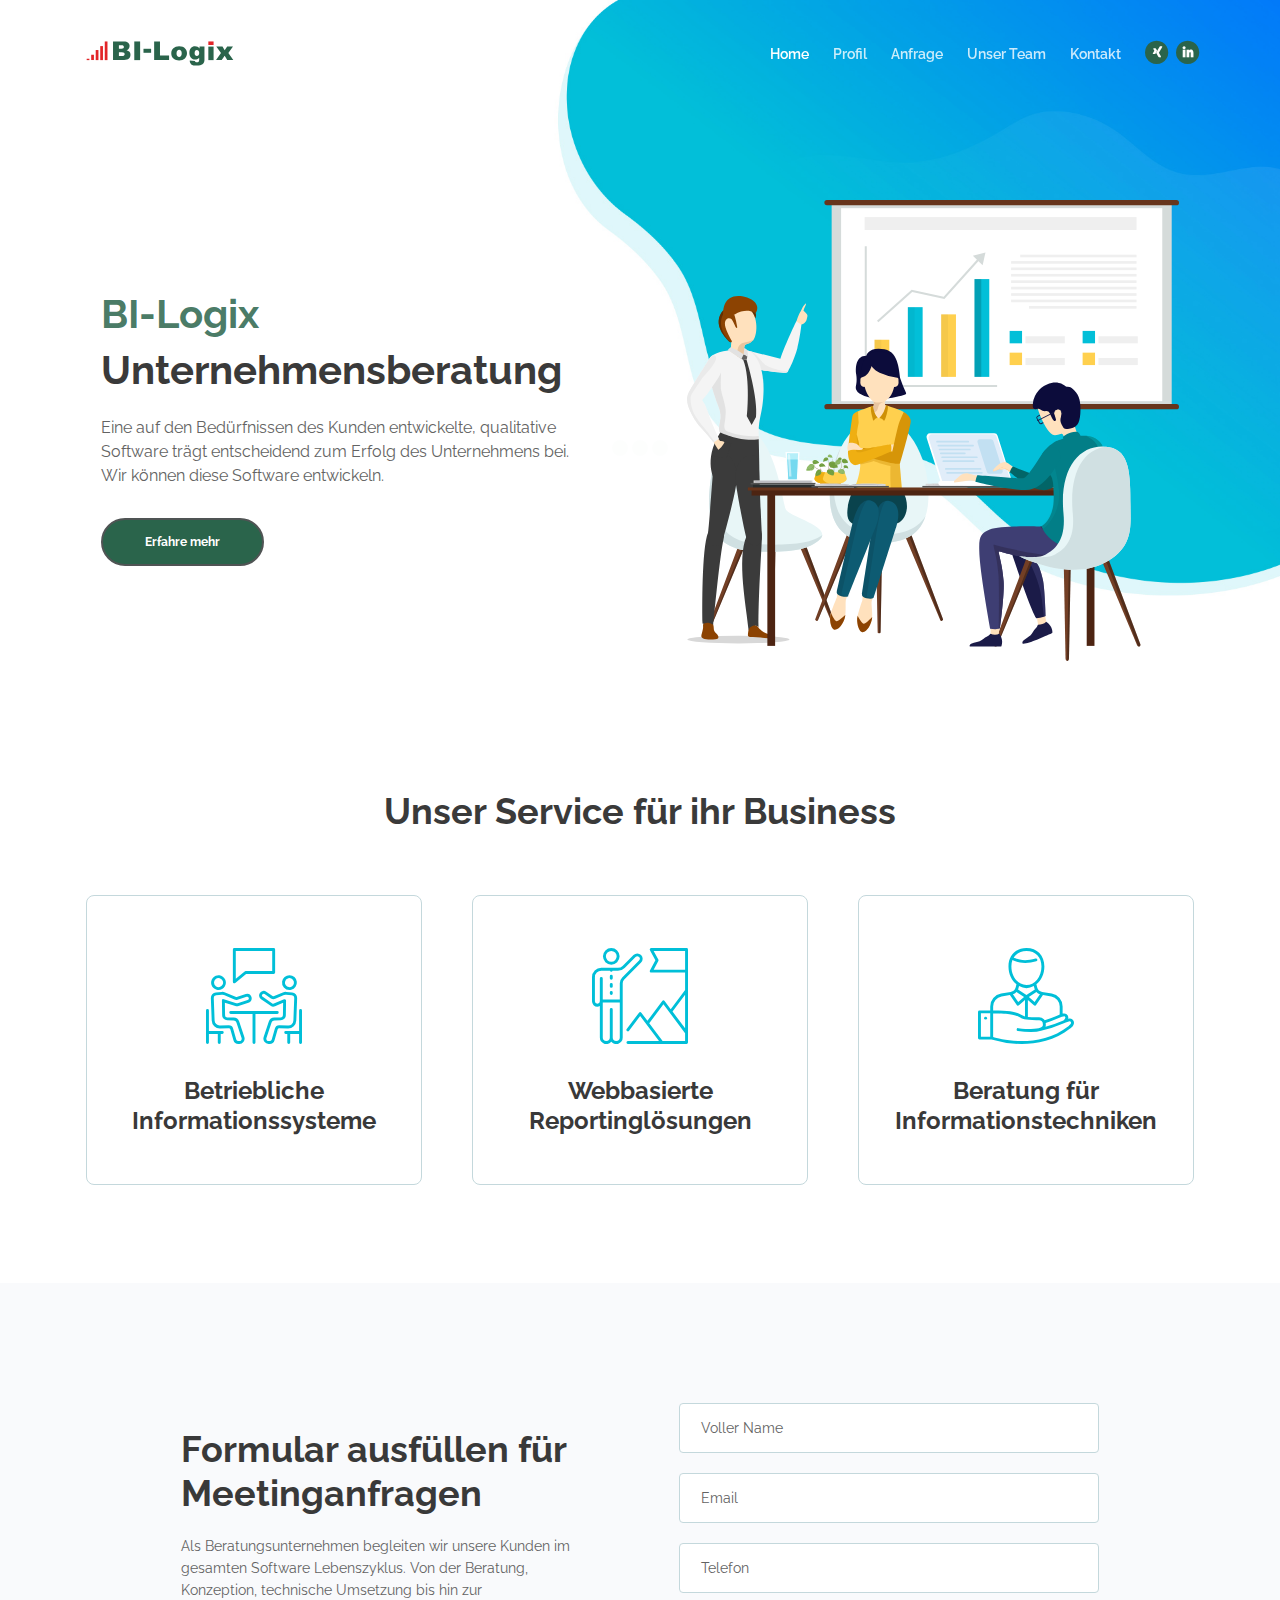
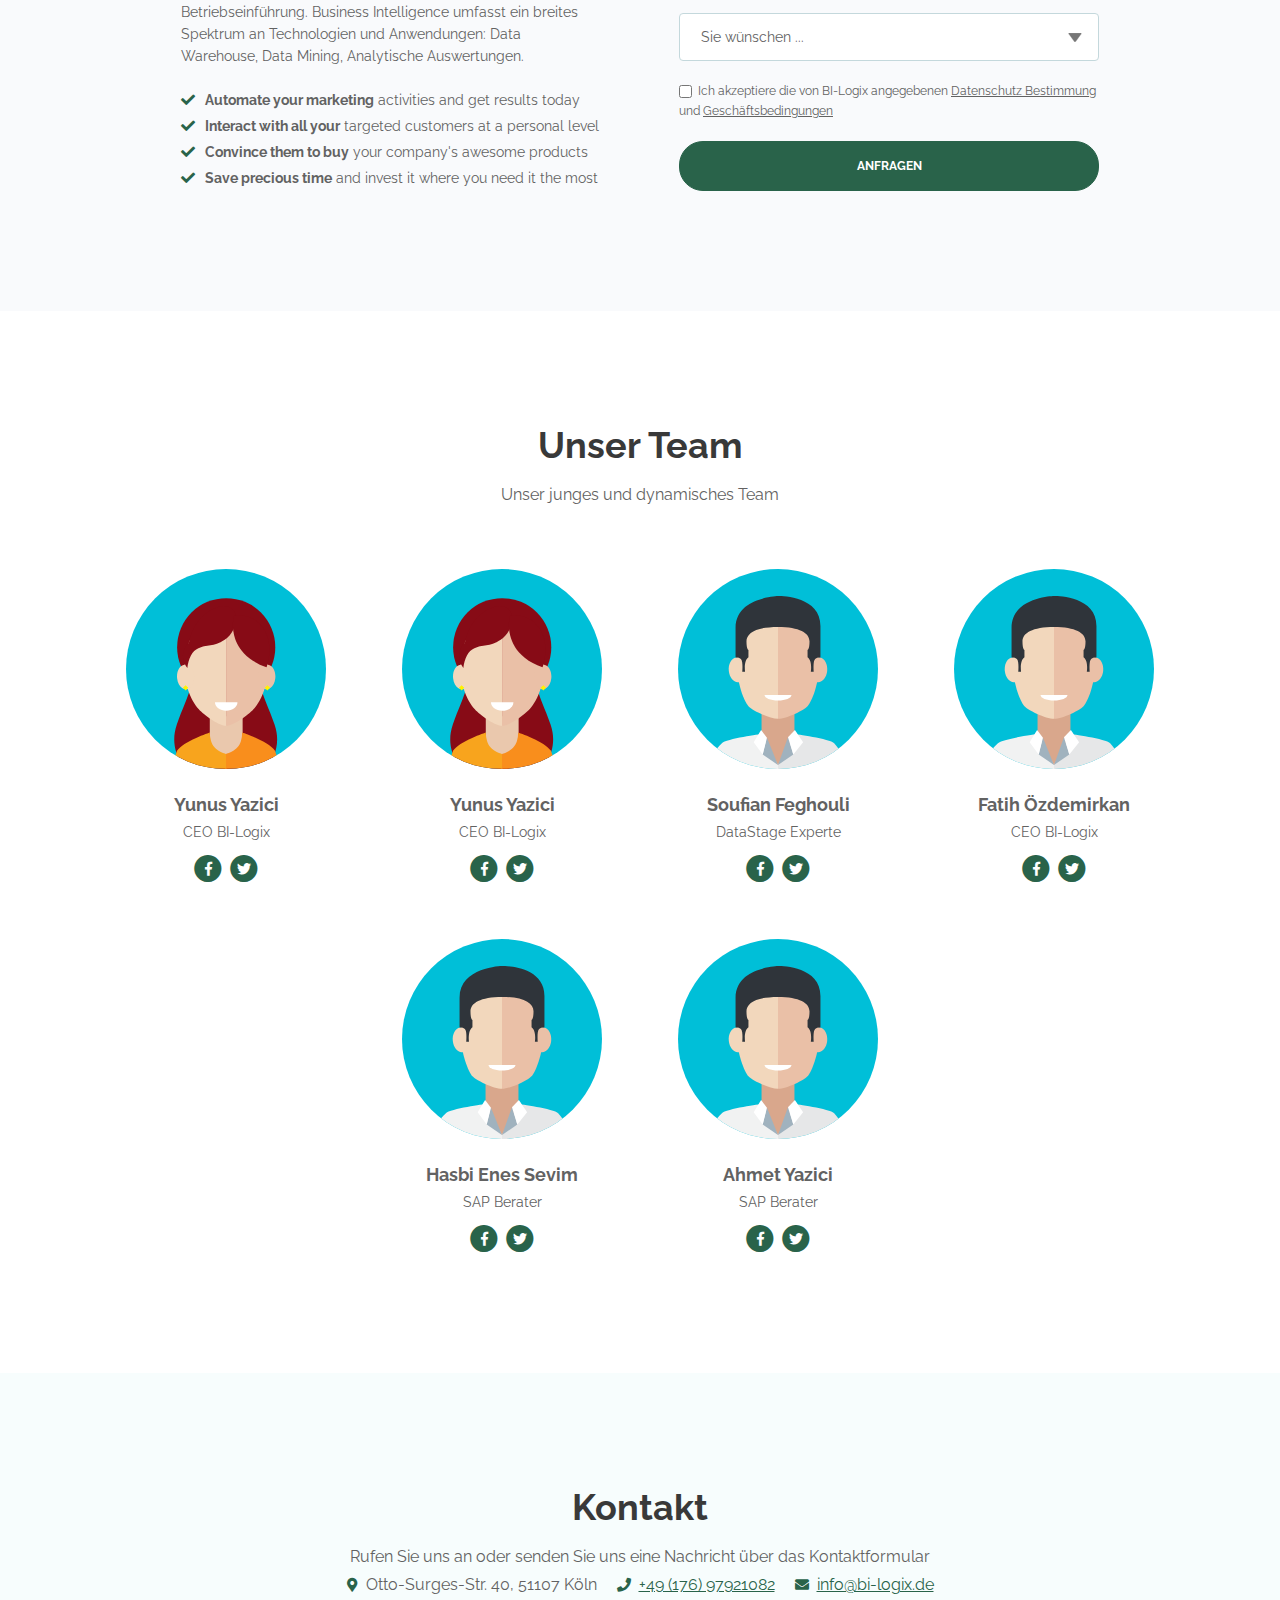
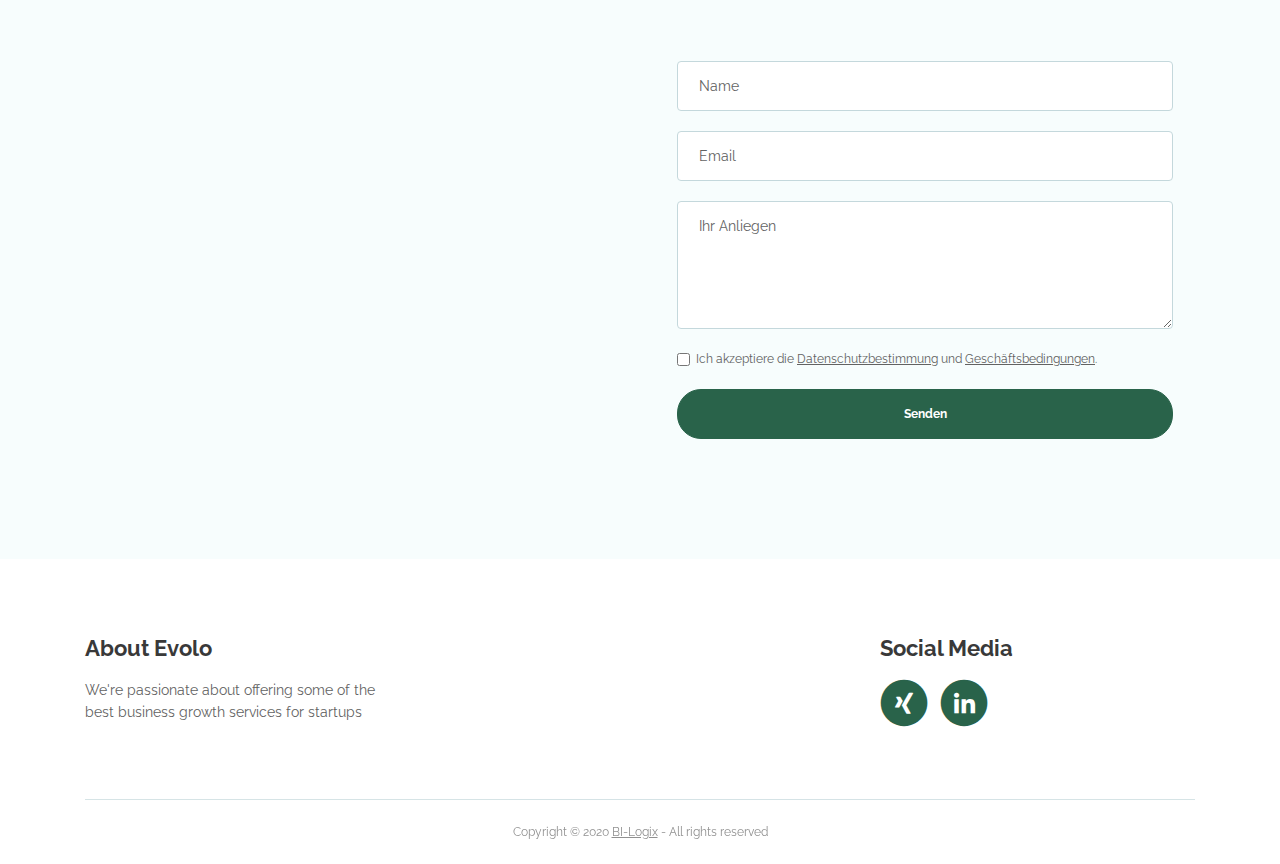
==== index.html @ 82c90013 "aktueller Stand" ====
<!DOCTYPE html>
<html lang="en">
<head>
    <meta charset="utf-8">
    <meta name="viewport" content="width=device-width, initial-scale=1, shrink-to-fit=no">
    
    <!-- SEO Meta Tags -->
    <meta name="description" content="Create a stylish landing page for your business startup and get leads for the offered services with this HTML landing page template.">
    <meta name="author" content="Inovatik">

    <!-- OG Meta Tags to improve the way the post looks when you share the page on LinkedIn, Facebook, Google+ -->
	<meta property="og:site_name" content="" /> <!-- website name -->
	<meta property="og:site" content="" /> <!-- website link -->
	<meta property="og:title" content=""/> <!-- title shown in the actual shared post -->
	<meta property="og:description" content="" /> <!-- description shown in the actual shared post -->
	<meta property="og:image" content="" /> <!-- image link, make sure it's jpg -->
	<meta property="og:url" content="" /> <!-- where do you want your post to link to -->
	<meta property="og:type" content="article" />

    <!-- Website Title -->
    <title>BI-Logix</title>
    
    <!-- Styles -->
    <link href="https://fonts.googleapis.com/css?family=Raleway:400,400i,600,700,700i&amp;subset=latin-ext" rel="stylesheet">
    <link href="css/bootstrap.css" rel="stylesheet">
    <link href="css/fontawesome-all.css" rel="stylesheet">
    <link href="css/swiper.css" rel="stylesheet">
	<link href="css/magnific-popup.css" rel="stylesheet">
	<link href="css/styles.css" rel="stylesheet">
	
    <!-- Favicon  
     <link rel="icon" href="images/favicon.png">-->
   
</head>
<body data-spy="scroll" data-target=".fixed-top">
    
    <!-- Preloader -->
	<div class="spinner-wrapper">
        <div class="spinner">
            <div class="bounce1"></div>
            <div class="bounce2"></div>
            <div class="bounce3"></div>
        </div>
    </div>
    <!-- end of preloader -->
    

    <!-- Navigation -->
    <nav class="navbar navbar-expand-lg navbar-dark navbar-custom fixed-top">
        <!-- Text Logo - Use this if you don't have a graphic logo -->
        <!-- <a class="navbar-brand logo-text page-scroll" href="index.html">Evolo</a> -->

        <!-- Image Logo -->
        <a class="navbar-brand logo-image" href="index.html"><img src="images/logo.svg" alt="alternative"></a>
        
        <!-- Mobile Menu Toggle Button -->
        <button class="navbar-toggler" type="button" data-toggle="collapse" data-target="#navbarsExampleDefault" aria-controls="navbarsExampleDefault" aria-expanded="false" aria-label="Toggle navigation">
            <span class="navbar-toggler-awesome fas fa-bars"></span>
            <span class="navbar-toggler-awesome fas fa-times"></span>
        </button>
        <!-- end of mobile menu toggle button -->

        <div class="collapse navbar-collapse" id="navbarsExampleDefault">
            <ul class="navbar-nav ml-auto">
                <li class="nav-item">
                    <a class="nav-link page-scroll" href="#header">Home <span class="sr-only">(current)</span></a>
                </li>
                <li class="nav-item">
                    <a class="nav-link page-scroll" href="#profil">Profil</a>
                </li>
                <li class="nav-item">
                    <a class="nav-link page-scroll" href="#anfrage">Anfrage</a>
                </li>

                <!-- Dropdown Menu -->          
                <li class="nav-item ">
                    <a class="nav-link page-scroll" href="#team">Unser Team</a>
                </li>
                <!-- end of dropdown menu -->

                <li class="nav-item">
                    <a class="nav-link page-scroll" href="#kontakt">Kontakt</a>
                </li>
            </ul>
            <span class="nav-item social-icons">
                <span class="fa-stack">
                    <a href="#yourlink">
                        <i class="fas fa-circle fa-stack-2x"></i>
                        <i class="fab fa-xing fa-stack-1x" ></i>
                    </a>
                </span>
                <span class="fa-stack">
                    <a href="https://www.linkedin.com/company/bi-logix/about/">
                        <i class="fas fa-circle fa-stack-2x"></i>
                        <i class="fab fa-linkedin-in fa-stack-1x"></i>
                    </a>
                </span>
            </span>
        </div>
    </nav> <!-- end of navbar -->
    <!-- end of navigation -->


    <!-- Header -->
    <header id="header" class="header">
        <div class="header-content">
            <div class="container">
                <div class="row">
                    <div class="col-lg-6">
                        <div class="text-container">
                            <h1><span class="turquoise">BI-Logix</span> Unternehmensberatung</h1>
                            <p class="p-large">Eine auf den Bedürfnissen des Kunden entwickelte, qualitative Software trägt entscheidend zum Erfolg des Unternehmens bei. Wir können diese Software entwickeln.</p>
                            <a class="btn-solid-lg page-scroll" href="#services">Erfahre mehr</a>
                        </div> <!-- end of text-container -->
                    </div> <!-- end of col -->
                    <div class="col-lg-6">
                        <div class="image-container">
                            <img class="img-fluid" src="images/header-teamwork.svg" alt="alternative">
                        </div> <!-- end of image-container -->
                    </div> <!-- end of col -->
                </div> <!-- end of row -->
            </div> <!-- end of container -->
        </div> <!-- end of header-content -->
    </header> <!-- end of header -->
    <!-- end of header -->

    <!-- Profil -->
    <div id="profil" class="cards-1">
        <div class="container">
            <div class="row">
                <div class="col-lg-12">
                    <h2>Unser Service für ihr Business</h2>
                    <p class="p-heading p-large"></p>
                </div> <!-- end of col -->
            </div> <!-- end of row -->
            <div class="row">
                <div class="col-lg-12">

                    <!-- Card -->
                    <div class="card">
                        <img class="card-image" src="images/services-icon-1.svg" alt="alternative">
                        <div class="card-body">
                            <h4 class="card-title">Betriebliche Informationssysteme</h4>
                            <p></p>
                        </div>
                    </div>
                    <!-- end of card -->

                    <!-- Card -->
                    <div class="card">
                        <img class="card-image" src="images/services-icon-2.svg" alt="alternative">
                        <div class="card-body">
                            <h4 class="card-title">Webbasierte Reportinglösungen</h4>
                            <p></p>
                        </div>
                    </div>
                    <!-- end of card -->

                    <!-- Card -->
                    <div class="card">
                        <img class="card-image" src="images/services-icon-3.svg" alt="alternative">
                        <div class="card-body">
                            <h4 class="card-title">Beratung für Informationstechniken</h4>
                            <p></p>
                        </div>
                    </div>
                    <!-- end of card -->
                    
                </div> <!-- end of col -->
            </div> <!-- end of row -->
        </div> <!-- end of container -->
    </div> <!-- end of cards-1 -->
    <!-- end of profil -->


    

    <!-- Anfrage -->
    <div id="anfrage" class="form-1">
        <div class="container">
            <div class="row">
                <div class="col-lg-6">
                    <div class="text-container">
                        <h2>Formular ausfüllen für Meetinganfragen</h2>
                        <p>Als Beratungsunternehmen begleiten wir unsere Kunden im gesamten Software Lebenszyklus. Von der Beratung, Konzeption, technische Umsetzung bis hin zur Betriebseinführung. Business Intelligence umfasst ein breites Spektrum an Technologien und Anwendungen:
                            Data Warehouse, Data Mining, Analytische Auswertungen. </p>
                        <ul class="list-unstyled li-space-lg">
                            <li class="media">
                                <i class="fas fa-check"></i>
                                <div class="media-body"><strong class="blue">Automate your marketing</strong> activities and get results today</div>
                            </li>
                            <li class="media">
                                <i class="fas fa-check"></i>
                                <div class="media-body"><strong class="blue">Interact with all your</strong> targeted customers at a personal level</div>
                            </li>
                            <li class="media">
                                <i class="fas fa-check"></i>
                                <div class="media-body"><strong class="blue">Convince them to buy</strong> your company's awesome products</div>
                            </li>
                            <li class="media">
                                <i class="fas fa-check"></i>
                                <div class="media-body"><strong class="blue">Save precious time</strong> and invest it where you need it the most</div>
                            </li>
                        </ul>
                    </div> <!-- end of text-container -->
                </div> <!-- end of col -->
                <div class="col-lg-6">

                    <!-- Request Form -->
                    <div class="form-container">
                        <form id="requestForm" data-toggle="validator" data-focus="false">
                            <div class="form-group">
                                <input type="text" class="form-control-input" id="rname" name="rname" required>
                                <label class="label-control" for="rname">Voller Name</label>
                                <div class="help-block with-errors"></div>
                            </div>
                            <div class="form-group">
                                <input type="email" class="form-control-input" id="remail" name="remail" required>
                                <label class="label-control" for="remail">Email</label>
                                <div class="help-block with-errors"></div>
                            </div>
                            <div class="form-group">
                                <input type="text" class="form-control-input" id="rphone" name="rphone" required>
                                <label class="label-control" for="rphone">Telefon</label>
                                <div class="help-block with-errors"></div>
                            </div>
                            <div class="form-group">
                                <select class="form-control-select" id="rselect" required>
                                    <option class="select-option" value="" disabled selected>Sie wünschen ...</option>
                                    <option class="select-option" value="Personal Loan">Informationssysteme</option>
                                    <option class="select-option" value="Car Loan">Reportinglösungen</option>
                                    <option class="select-option" value="House Loan">Beratung</option>
                                </select>
                                <div class="help-block with-errors"></div>
                            </div>
                            <div class="form-group checkbox">
                                <input type="checkbox" id="rterms" value="Agreed-to-Terms" name="rterms" required>Ich akzeptiere die von BI-Logix angegebenen <a href="privacy-policy.html">Datenschutz Bestimmung</a> und <a href="terms-conditions.html">Geschäftsbedingungen</a>
                                <div class="help-block with-errors"></div>
                            </div>
                            <div class="form-group">
                                <button type="submit" class="form-control-submit-button">ANFRAGEN</button>
                            </div>
                            <div class="form-message">
                                <div id="rmsgSubmit" class="h3 text-center hidden"></div>
                            </div>
                        </form>
                    </div> <!-- end of form-container -->
                    <!-- end of request form -->

                </div> <!-- end of col -->
            </div> <!-- end of row -->
        </div> <!-- end of container -->
    </div> <!-- end of form-1 -->
    <!-- end of Anfrage -->

    <!-- Team -->
    <div id="team" class="basic-4">
        <div class="container">
            <div class="row">
                <div class="col-lg-12">
                    <h2>Unser Team</h2>
                    <p class="p-heading p-large">Unser junges und dynamisches Team</p>
                </div> <!-- end of col -->
            </div> <!-- end of row -->
            <div class="row">
                <div class="col-xl-12">
                    
                    <!-- Team Member -->
                    <div class="team-member">
                        <div class="image-wrapper">
                            <img class="img-fluid" src="images/team-member-1.svg" alt="alternative">
                        </div> <!-- end of image-wrapper -->
                        <p class="p-large"><strong>Yunus Yazici</strong></p>
                        <p class="job-title">CEO BI-Logix</p>
                        <span class="social-icons">
                            <span class="fa-stack">
                                <a href="#your-link">
                                    <i class="fas fa-circle fa-stack-2x facebook"></i>
                                    <i class="fab fa-facebook-f fa-stack-1x"></i>
                                </a>
                            </span>
                            <span class="fa-stack">
                                <a href="#your-link">
                                    <i class="fas fa-circle fa-stack-2x twitter"></i>
                                    <i class="fab fa-twitter fa-stack-1x"></i>
                                </a>
                            </span>
                        </span> <!-- end of social-icons -->
                    </div> <!-- end of team-member -->
                    <!-- end of team member -->

                     <!-- Team Member -->
                     <div class="team-member">
                        <div class="image-wrapper">
                            <img class="img-fluid" src="images/team-member-1.svg" alt="alternative">
                        </div> <!-- end of image-wrapper -->
                        <p class="p-large"><strong>Yunus Yazici</strong></p>
                        <p class="job-title">CEO BI-Logix</p>
                        <span class="social-icons">
                            <span class="fa-stack">
                                <a href="#your-link">
                                    <i class="fas fa-circle fa-stack-2x facebook"></i>
                                    <i class="fab fa-facebook-f fa-stack-1x"></i>
                                </a>
                            </span>
                            <span class="fa-stack">
                                <a href="#your-link">
                                    <i class="fas fa-circle fa-stack-2x twitter"></i>
                                    <i class="fab fa-twitter fa-stack-1x"></i>
                                </a>
                            </span>
                        </span> <!-- end of social-icons -->
                    </div> <!-- end of team-member -->
                    <!-- end of team member -->

                     <!-- Team Member -->
                     <div class="team-member">
                        <div class="image-wrapper">
                            <img class="img-fluid" src="images/team-member-2.svg" alt="alternative">
                        </div> <!-- end of image-wrapper -->
                        <p class="p-large"><strong>Soufian Feghouli</strong></p>
                        <p class="job-title">DataStage Experte</p>
                        <span class="social-icons">
                            <span class="fa-stack">
                                <a href="#your-link">
                                    <i class="fas fa-circle fa-stack-2x facebook"></i>
                                    <i class="fab fa-facebook-f fa-stack-1x"></i>
                                </a>
                            </span>
                            <span class="fa-stack">
                                <a href="#your-link">
                                    <i class="fas fa-circle fa-stack-2x twitter"></i>
                                    <i class="fab fa-twitter fa-stack-1x"></i>
                                </a>
                            </span>
                        </span> <!-- end of social-icons -->
                    </div> <!-- end of team-member -->
                    <!-- end of team member -->

                    <!-- Team Member -->
                    <div class="team-member">
                        <div class="image-wrapper">
                            <img class="img-fluid" src="images/team-member-2.svg" alt="alternative">
                        </div> <!-- end of image wrapper -->
                        <p class="p-large"><strong>Fatih Özdemirkan</strong></p>
                        <p class="job-title">CEO BI-Logix</p>
                        <span class="social-icons">
                            <span class="fa-stack">
                                <a href="#your-link">
                                    <i class="fas fa-circle fa-stack-2x facebook"></i>
                                    <i class="fab fa-facebook-f fa-stack-1x"></i>
                                </a>
                            </span>
                            <span class="fa-stack">
                                <a href="#your-link">
                                    <i class="fas fa-circle fa-stack-2x twitter"></i>
                                    <i class="fab fa-twitter fa-stack-1x"></i>
                                </a>
                            </span>
                        </span> <!-- end of social-icons -->
                    </div> <!-- end of team-member -->
                    <!-- end of team member -->

                    <!-- Team Member -->
                    <div class="team-member">
                        <div class="image-wrapper">
                            <img class="img-fluid" src="images/team-member-2.svg" alt="alternative">
                        </div> <!-- end of image wrapper -->
                        <p class="p-large"><strong>Hasbi Enes Sevim</strong></p>
                        <p class="job-title">SAP Berater</p>
                        <span class="social-icons">
                            <span class="fa-stack">
                                <a href="#your-link">
                                    <i class="fas fa-circle fa-stack-2x facebook"></i>
                                    <i class="fab fa-facebook-f fa-stack-1x"></i>
                                </a>
                            </span>
                            <span class="fa-stack">
                                <a href="#your-link">
                                    <i class="fas fa-circle fa-stack-2x twitter"></i>
                                    <i class="fab fa-twitter fa-stack-1x"></i>
                                </a>
                            </span>
                        </span> <!-- end of social-icons -->
                    </div> <!-- end of team-member -->
                    <!-- end of team member -->

                    <!-- Team Member -->
                    <div class="team-member">
                        <div class="image-wrapper">
                            <img class="img-fluid" src="images/team-member-2.svg" alt="alternative">
                        </div> <!-- end of image wrapper -->
                        <p class="p-large"><strong>Ahmet Yazici</strong></p>
                        <p class="job-title">SAP Berater</p>
                        <span class="social-icons">
                            <span class="fa-stack">
                                <a href="#your-link">
                                    <i class="fas fa-circle fa-stack-2x facebook"></i>
                                    <i class="fab fa-facebook-f fa-stack-1x"></i>
                                </a>
                            </span>
                            <span class="fa-stack">
                                <a href="#your-link">
                                    <i class="fas fa-circle fa-stack-2x twitter"></i>
                                    <i class="fab fa-twitter fa-stack-1x"></i>
                                </a>
                            </span>
                        </span> <!-- end of social-icons -->
                    </div> <!-- end of team-member -->
                    <!-- end of team member -->

                </div> <!-- end of col -->
            </div> <!-- end of row -->
        </div> <!-- end of container -->
    </div> <!-- end of basic-4 -->
    <!-- end of Team -->

    <!-- Contact -->
    <div id="kontakt" class="form-2">
        <div class="container">
            <div class="row">
                <div class="col-lg-12">
                    <h2>Kontakt</h2>
                    <ul class="list-unstyled li-space-lg">
                        <li class="address">Rufen Sie uns an oder senden Sie uns eine Nachricht über das Kontaktformular</li>
                        <li><i class="fas fa-map-marker-alt"></i>Otto-Surges-Str. 40, 51107 Köln</li>
                        <li><i class="fas fa-phone"></i><a class="turquoise" href="tel:004917697921082">+49 (176) 97921082</a></li>
                        <li><i class="fas fa-envelope"></i><a class="turquoise" href="mailto:info@bi-logix.de">info@bi-logix.de</a></li>
                    </ul>
                </div> <!-- end of col -->
            </div> <!-- end of row -->
            <div class="row">
                <div class="col-lg-6">
                    <div class="map-responsive">
                        <iframe src="https://www.google.com/maps/embed?pb=!1m18!1m12!1m3!1d2514.7414304883364!2d7.05037131612556!3d50.9284999795442!2m3!1f0!2f0!3f0!3m2!1i1024!2i768!4f13.1!3m3!1m2!1s0x47bf27abc367d607%3A0xa41e023f9b7572a3!2sBI-Logix%20GbR!5e0!3m2!1sde!2sde!4v1578964686098!5m2!1sde!2sde" allowfullscreen=""></iframe>
                    </div>
                </div> <!-- end of col -->
                <div class="col-lg-6">
                    
                    <!-- Contact Form -->
                    <form id="contactForm" data-toggle="validator" data-focus="false">
                        <div class="form-group">
                            <input type="text" class="form-control-input" id="cname" required>
                            <label class="label-control" for="cname">Name</label>
                            <div class="help-block with-errors"></div>
                        </div>
                        <div class="form-group">
                            <input type="email" class="form-control-input" id="cemail" required>
                            <label class="label-control" for="cemail">Email</label>
                            <div class="help-block with-errors"></div>
                        </div>
                        <div class="form-group">
                            <textarea class="form-control-textarea" id="cmessage" required></textarea>
                            <label class="label-control" for="cmessage">Ihr Anliegen</label>
                            <div class="help-block with-errors"></div>
                        </div>
                        <div class="form-group checkbox">
                            <input type="checkbox" id="cterms" value="Agreed-to-Terms" required>Ich akzeptiere die <a href="privacy-policy.html">Datenschutzbestimmung</a> und <a href="terms-conditions.html">Geschäftsbedingungen</a>. 
                            <div class="help-block with-errors"></div>
                        </div>
                        <div class="form-group">
                            <button type="submit" class="form-control-submit-button">Senden</button>
                        </div>
                        <div class="form-message">
                            <div id="cmsgSubmit" class="h3 text-center hidden"></div>
                        </div>
                    </form>
                    <!-- end of contact form -->

                </div> <!-- end of col -->
            </div> <!-- end of row -->
        </div> <!-- end of container -->
    </div> <!-- end of form-2 -->
    <!-- end of contact -->


    <!-- Footer -->
    <div class="footer">
        <div class="container">
            <div class="row">
                <div class="col-md-4">
                    <div class="footer-col">
                        <h4>About Evolo</h4>
                        <p>We're passionate about offering some of the best business growth services for startups</p>
                    </div>
                </div> <!-- end of col -->
                <div class="col-md-4">
                    <div class="footer-col middle">   
                    </div>
                </div> <!-- end of col -->
                <div class="col-md-4">
                    <div class="footer-col last">
                        <h4>Social Media</h4>
                        <span class="fa-stack">
                            <a href="#yourlink">
                                <i class="fas fa-circle fa-stack-2x"></i>
                                <i class="fab fa-xing fa-stack-1x" ></i>
                            </a>
                        </span>
                        <span class="fa-stack">
                            <a href="https://www.linkedin.com/company/bi-logix/about/">
                                <i class="fas fa-circle fa-stack-2x"></i>
                                <i class="fab fa-linkedin-in fa-stack-1x"></i>
                            </a>
                        </span>
                    </div> 
                </div> <!-- end of col -->
            </div> <!-- end of row -->
        </div> <!-- end of container -->
    </div> <!-- end of footer -->  
    <!-- end of footer -->


    <!-- Copyright -->
    <div class="copyright">
        <div class="container">
            <div class="row">
                <div class="col-lg-12">
                    <p class="p-small">Copyright © 2020 <a href="https://bi-logix.com">BI-Logix</a> - All rights reserved</p>
                </div> <!-- end of col -->
            </div> <!-- enf of row -->
        </div> <!-- end of container -->
    </div> <!-- end of copyright --> 
    <!-- end of copyright -->
    
    	
    <!-- Scripts -->
    <script src="js/jquery.min.js"></script> <!-- jQuery for Bootstrap's JavaScript plugins -->
    <script src="js/popper.min.js"></script> <!-- Popper tooltip library for Bootstrap -->
    <script src="js/bootstrap.min.js"></script> <!-- Bootstrap framework -->
    <script src="js/jquery.easing.min.js"></script> <!-- jQuery Easing for smooth scrolling between anchors -->
    <script src="js/swiper.min.js"></script> <!-- Swiper for image and text sliders -->
    <script src="js/jquery.magnific-popup.js"></script> <!-- Magnific Popup for lightboxes -->
    <script src="js/validator.min.js"></script> <!-- Validator.js - Bootstrap plugin that validates forms -->
    <script src="js/scripts.js"></script> <!-- Custom scripts -->
</body>
</html>
---- css/styles.css ----
/* Template: Evolo - StartUp HTML Landing Page Template
   Author: Inovatik
   Created: June 2019
   Description: Master CSS file
*/

/*****************************************
Table Of Contents:

01. General Styles
02. Preloader
03. Navigation
04. Header
05. Customers
06. Services
07. Details 1
08. Details 2
09. Details Lightboxes
10. Pricing
11. Request
12. Video
13. Testimonials
14. About
15. Contact
16. Footer
17. Copyright
18. Back To Top Button
19. Extra Pages
20. Media Queries
******************************************/

/*****************************************
Colors:
- Backgrounds - turquoise #00bfd8
- Backgrounds - blue #0079f9
- Backgrounds - light gray #f7fcfd
- Buttons, bullets, icons, links - turquoise #00bfd8
- Cards border, inputs border - light gray #c4d8dc
- Text headers, navbar links - black #393939
- Text body - black #626262
******************************************/


/******************************/
/*     01. General Styles     */
/******************************/


body,
html {
    width: 100%;
	height: 100%;
}

body, p {
	color: #626262; 
	font: 400 0.875rem/1.375rem "Raleway", sans-serif;
}

.p-large {
	font: 400 1rem/1.5rem "Raleway", sans-serif;
}

.p-small {
	font: 400 0.75rem/1.25rem "Raleway", sans-serif;
}

.p-heading {
	margin-bottom: 3.875rem;
}

.li-space-lg li {
	margin-bottom: 0.25rem;
}

.indent {
	padding-left: 1.25rem;
}

h1 {
	color: #393939;
	font: 700 3rem/3.5rem "Raleway", sans-serif;
}

h2 {
	color: #393939;
	font: 700 2.25rem/2.75rem "Raleway", sans-serif;
}

h3 {
	color: #393939;
	font: 700 1.75rem/2rem "Raleway", sans-serif;
}

h4 {
	color: #393939;
	font: 700 1.375rem/1.875rem "Raleway", sans-serif;
}

h5 {
	color: #393939;
	font: 700 1.125rem/1.625rem "Raleway", sans-serif;
}

h6 {
	color: #393939;
	font: 700 1rem/1.5rem "Raleway", sans-serif;
}

a {
	color: #626262;
	text-decoration: underline;
}

a:hover {
	color: #626262;
	text-decoration: underline;
}

a.turquoise {
	color: #29634a;
}

a.white {
	color: #fff;
}

.testimonial-text {
	font: italic 400 1rem/1.5rem "Raleway", sans-serif;
}

.testimonial-author {
	font: 700 1rem/1.5rem "Raleway", sans-serif;
}

.turquoise {
	color:#29634ad8;
}

.btn-solid-reg {
	display: inline-block;
	padding: 1.1875rem 2.125rem 1.1875rem 2.125rem;
	border: 0.125rem solid #29634a;
	border-radius: 2rem;
	background-color: #29634a;
	color: #fff;
	font: 700 0.75rem/0 "Raleway", sans-serif;
	text-decoration: none;
	transition: all 0.2s;
}

.btn-solid-reg:hover {
	background-color: transparent;
	color: #29634a;
	text-decoration: none;
}

.btn-solid-lg {
	display: inline-block;
	padding: 1.375rem 2.625rem 1.375rem 2.625rem;
	border: 0.125rem solid #4e5353;
	border-radius: 2rem;
	background-color:#29634a;
	color: #fff;
	font: 700 0.75rem/0 "Raleway", sans-serif;
	text-decoration: none;
	transition: all 0.2s;
}

.btn-solid-lg:hover {
	background-color: transparent;
	color:#29634a;
	text-decoration: none;
}

.btn-outline-reg {
	display: inline-block;
	padding: 1.1875rem 2.125rem 1.1875rem 2.125rem;
	border: 0.125rem solid #29634a;
	border-radius: 2rem;
	background-color: transparent;
	color: #29634a;
	font: 700 0.75rem/0 "Raleway", sans-serif;
	text-decoration: none;
	transition: all 0.2s;
}

.btn-outline-reg:hover {
	background-color: #29634a;
	color: #fff;
	text-decoration: none;
}

.btn-outline-lg {
	display: inline-block;
	padding: 1.375rem 2.625rem 1.375rem 2.625rem;
	border: 0.125rem solid #29634a;
	border-radius: 2rem;
	background-color: transparent;
	color: #29634a;
	font: 700 0.75rem/0 "Raleway", sans-serif;
	text-decoration: none;
	transition: all 0.2s;
}

.btn-outline-lg:hover {
	background-color: #29634a;
	color: #fff;
	text-decoration: none;
}

.btn-outline-sm {
	display: inline-block;
	padding: 1rem 1.625rem 0.875rem 1.625rem;
	border: 0.125rem solid #29634a;
	border-radius: 2rem;
	background-color: transparent;
	color: #29634a;
	font: 700 0.625rem/0 "Raleway", sans-serif;
	text-decoration: none;
	transition: all 0.2s;
}

.btn-outline-sm:hover {
	background-color: #29634a;
	color: #fff;
	text-decoration: none;
}

.form-group {
	position: relative;
	margin-bottom: 1.25rem;
}

.form-group.has-error.has-danger {
	margin-bottom: 0.625rem;
}

.form-group.has-error.has-danger .help-block.with-errors ul {
	margin-top: 0.375rem;
}

.label-control {
	position: absolute;
	top: 0.87rem;
	left: 1.375rem;
	color: #626262;
	opacity: 1;
	font: 400 0.875rem/1.375rem "Raleway", sans-serif;
	cursor: text;
	transition: all 0.2s ease;
}

/* IE10+ hack to solve lower label text position compared to the rest of the browsers */
@media screen and (-ms-high-contrast: active), screen and (-ms-high-contrast: none) {  
	.label-control {
		top: 0.9375rem;
	}
}

.form-control-input:focus + .label-control,
.form-control-input.notEmpty + .label-control,
.form-control-textarea:focus + .label-control,
.form-control-textarea.notEmpty + .label-control {
	top: 0.125rem;
	opacity: 1;
	font-size: 0.75rem;
	font-weight: 700;
}

.form-control-input,
.form-control-select {
	display: block; /* needed for proper display of the label in Firefox, IE, Edge */
	width: 100%;
	padding-top: 1.0625rem;
	padding-bottom: 0.0625rem;
	padding-left: 1.3125rem;
	border: 1px solid #c4d8dc;
	border-radius: 0.25rem;
	background-color: #fff;
	color: #626262;
	font: 400 0.875rem/1.875rem "Raleway", sans-serif;
	transition: all 0.2s;
	-webkit-appearance: none; /* removes inner shadow on form inputs on ios safari */
}

.form-control-select {
	padding-top: 0.5rem;
	padding-bottom: 0.5rem;
	height: 3rem;
}

/* IE10+ hack to solve lower label text position compared to the rest of the browsers */
@media screen and (-ms-high-contrast: active), screen and (-ms-high-contrast: none) {  
	.form-control-input {
		padding-top: 1.25rem;
		padding-bottom: 0.75rem;
		line-height: 1.75rem;
	}

	.form-control-select {
		padding-top: 0.875rem;
		padding-bottom: 0.75rem;
		height: 3.125rem;
		line-height: 2.125rem;
	}
}

select {
    /* you should keep these first rules in place to maintain cross-browser behavior */
    -webkit-appearance: none;
	-moz-appearance: none;
	-ms-appearance: none;
    -o-appearance: none;
    appearance: none;
    background-image: url('../images/down-arrow.png');
    background-position: 96% 50%;
    background-repeat: no-repeat;
    outline: none;
}

select::-ms-expand {
    display: none; /* removes the ugly default down arrow on select form field in IE11 */
}

.form-control-textarea {
	display: block; /* used to eliminate a bottom gap difference between Chrome and IE/FF */
	width: 100%;
	height: 8rem; /* used instead of html rows to normalize height between Chrome and IE/FF */
	padding-top: 1.25rem;
	padding-left: 1.3125rem;
	border: 1px solid #c4d8dc;
	border-radius: 0.25rem;
	background-color: #fff;
	color: #626262;
	font: 400 0.875rem/1.75rem "Raleway", sans-serif;
	transition: all 0.2s;
}

.form-control-input:focus,
.form-control-select:focus,
.form-control-textarea:focus {
	border: 1px solid #a1a1a1;
	outline: none; /* Removes blue border on focus */
}

.form-control-input:hover,
.form-control-select:hover,
.form-control-textarea:hover {
	border: 1px solid #a1a1a1;
}

.checkbox {
	font: 400 0.75rem/1.25rem "Raleway", sans-serif;
}

input[type='checkbox'] {
	vertical-align: -15%;
	margin-right: 0.375rem;
}

/* IE10+ hack to raise checkbox field position compared to the rest of the browsers */
@media screen and (-ms-high-contrast: active), screen and (-ms-high-contrast: none) {  
	input[type='checkbox'] {
		vertical-align: -9%;
	}
}

.form-control-submit-button {
	display: inline-block;
	width: 100%;
	height: 3.125rem;
	border: 1px solid #29634a;
	border-radius: 1.5rem;
	background-color: #29634a;
	color: #fff;
	font: 700 0.75rem/1.75rem "Raleway", sans-serif;
	cursor: pointer;
	transition: all 0.2s;
}

.form-control-submit-button:hover {
	background-color: transparent;
	color: #29634a;
}

/* Form Success And Error Message Formatting */
#rmsgSubmit.h3.text-center.tada.animated,
#cmsgSubmit.h3.text-center.tada.animated,
#pmsgSubmit.h3.text-center.tada.animated,
#rmsgSubmit.h3.text-center,
#cmsgSubmit.h3.text-center,
#pmsgSubmit.h3.text-center {
	display: block;
	margin-bottom: 0;
	color: #626262;
	font: 400 1.125rem/1rem "Raleway", sans-serif;
}

.help-block.with-errors .list-unstyled {
	color: #626262;
	font-size: 0.75rem;
	line-height: 1.125rem;
	text-align: left;
}

.help-block.with-errors ul {
	margin-bottom: 0;
}
/* end of form success and error message formatting */

/* Form Success And Error Message Animation - Animate.css */
@-webkit-keyframes tada {
	from {
		-webkit-transform: scale3d(1, 1, 1);
		-ms-transform: scale3d(1, 1, 1);
		transform: scale3d(1, 1, 1);
	}
	10%, 20% {
		-webkit-transform: scale3d(.9, .9, .9) rotate3d(0, 0, 1, -3deg);
		-ms-transform: scale3d(.9, .9, .9) rotate3d(0, 0, 1, -3deg);
		transform: scale3d(.9, .9, .9) rotate3d(0, 0, 1, -3deg);
	}
	30%, 50%, 70%, 90% {
		-webkit-transform: scale3d(1.1, 1.1, 1.1) rotate3d(0, 0, 1, 3deg);
		-ms-transform: scale3d(1.1, 1.1, 1.1) rotate3d(0, 0, 1, 3deg);
		transform: scale3d(1.1, 1.1, 1.1) rotate3d(0, 0, 1, 3deg);
	}
	40%, 60%, 80% {
		-webkit-transform: scale3d(1.1, 1.1, 1.1) rotate3d(0, 0, 1, -3deg);
		-ms-transform: scale3d(1.1, 1.1, 1.1) rotate3d(0, 0, 1, -3deg);
		transform: scale3d(1.1, 1.1, 1.1) rotate3d(0, 0, 1, -3deg);
	}
	to {
		-webkit-transform: scale3d(1, 1, 1);
		-ms-transform: scale3d(1, 1, 1);
		transform: scale3d(1, 1, 1);
	}
}

@keyframes tada {
	from {
		-webkit-transform: scale3d(1, 1, 1);
		-ms-transform: scale3d(1, 1, 1);
		transform: scale3d(1, 1, 1);
	}
	10%, 20% {
		-webkit-transform: scale3d(.9, .9, .9) rotate3d(0, 0, 1, -3deg);
		-ms-transform: scale3d(.9, .9, .9) rotate3d(0, 0, 1, -3deg);
		transform: scale3d(.9, .9, .9) rotate3d(0, 0, 1, -3deg);
	}
	30%, 50%, 70%, 90% {
		-webkit-transform: scale3d(1.1, 1.1, 1.1) rotate3d(0, 0, 1, 3deg);
		-ms-transform: scale3d(1.1, 1.1, 1.1) rotate3d(0, 0, 1, 3deg);
		transform: scale3d(1.1, 1.1, 1.1) rotate3d(0, 0, 1, 3deg);
	}
	40%, 60%, 80% {
		-webkit-transform: scale3d(1.1, 1.1, 1.1) rotate3d(0, 0, 1, -3deg);
		-ms-transform: scale3d(1.1, 1.1, 1.1) rotate3d(0, 0, 1, -3deg);
		transform: scale3d(1.1, 1.1, 1.1) rotate3d(0, 0, 1, -3deg);
	}
	to {
		-webkit-transform: scale3d(1, 1, 1);
		-ms-transform: scale3d(1, 1, 1);
		transform: scale3d(1, 1, 1);
	}
}

.tada {
	-webkit-animation-name: tada;
	animation-name: tada;
}

.animated {
	-webkit-animation-duration: 1s;
	animation-duration: 1s;
	-webkit-animation-fill-mode: both;
	animation-fill-mode: both;
}
/* end of form success and error message animation - Animate.css */

/* Fade-move Animation For Lightbox - Magnific Popup */
/* at start */
.my-mfp-slide-bottom .zoom-anim-dialog {
	opacity: 0;
	transition: all 0.2s ease-out;
	-webkit-transform: translateY(-1.25rem) perspective(37.5rem) rotateX(10deg);
	-ms-transform: translateY(-1.25rem) perspective(37.5rem) rotateX(10deg);
	transform: translateY(-1.25rem) perspective(37.5rem) rotateX(10deg);
}

/* animate in */
.my-mfp-slide-bottom.mfp-ready .zoom-anim-dialog {
	opacity: 1;
	-webkit-transform: translateY(0) perspective(37.5rem) rotateX(0); 
	-ms-transform: translateY(0) perspective(37.5rem) rotateX(0); 
	transform: translateY(0) perspective(37.5rem) rotateX(0); 
}

/* animate out */
.my-mfp-slide-bottom.mfp-removing .zoom-anim-dialog {
	opacity: 0;
	-webkit-transform: translateY(-0.625rem) perspective(37.5rem) rotateX(10deg); 
	-ms-transform: translateY(-0.625rem) perspective(37.5rem) rotateX(10deg); 
	transform: translateY(-0.625rem) perspective(37.5rem) rotateX(10deg); 
}

/* dark overlay, start state */
.my-mfp-slide-bottom.mfp-bg {
	opacity: 0;
	transition: opacity 0.2s ease-out;
}

/* animate in */
.my-mfp-slide-bottom.mfp-ready.mfp-bg {
	opacity: 0.8;
}
/* animate out */
.my-mfp-slide-bottom.mfp-removing.mfp-bg {
	opacity: 0;
}
/* end of fade-move animation for lightbox - magnific popup */

/* Fade Animation For Image Slider - Magnific Popup */
@-webkit-keyframes fadeIn {
	from {
		opacity: 0;
	}
	to {
		opacity: 1;
	}
}

@keyframes fadeIn {
	from {
		opacity: 0;
	}
	to {
		opacity: 1;
	}
}

.fadeIn {
	-webkit-animation: fadeIn 0.6s;
	animation: fadeIn 0.6s;
}

@-webkit-keyframes fadeOut {
	from {
		opacity: 1;
	}
	to {
		opacity: 0;
	}
}

@keyframes fadeOut {
	from {
		opacity: 1;
	}
	to {
		opacity: 0;
	}
}

.fadeOut {
	-webkit-animation: fadeOut 0.8s;
	animation: fadeOut 0.8s;
}
/* end of fade animation for image slider - magnific popup */


/*************************/
/*     02. Preloader     */
/*************************/
.spinner-wrapper {
	position: fixed;
	z-index: 999999;
	top: 0;
	right: 0;
	bottom: 0;
	left: 0;
	background: #fff;
}

.spinner {
	position: absolute;
	top: 50%; /* centers the loading animation vertically one the screen */
	left: 50%; /* centers the loading animation horizontally one the screen */
	width: 3.75rem;
	height: 1.25rem;
	margin: -0.625rem 0 0 -1.875rem; /* is width and height divided by two */ 
	text-align: center;
}

.spinner > div {
	display: inline-block;
	width: 1rem;
	height: 1rem;
	border-radius: 100%;
	background-color: #29634a;
	-webkit-animation: sk-bouncedelay 1.4s infinite ease-in-out both;
	animation: sk-bouncedelay 1.4s infinite ease-in-out both;
}

.spinner .bounce1 {
	-webkit-animation-delay: -0.32s;
	animation-delay: -0.32s;
}

.spinner .bounce2 {
	-webkit-animation-delay: -0.16s;
	animation-delay: -0.16s;
}

@-webkit-keyframes sk-bouncedelay {
	0%, 80%, 100% { -webkit-transform: scale(0); }
	40% { -webkit-transform: scale(1.0); }
}

@keyframes sk-bouncedelay {
	0%, 80%, 100% { 
		-webkit-transform: scale(0);
		-ms-transform: scale(0);
		transform: scale(0);
	} 40% { 
		-webkit-transform: scale(1.0);
		-ms-transform: scale(1.0);
		transform: scale(1.0);
	}
}


/**************************/
/*     03. Navigation     */
/**************************/
.navbar-custom {
	background-color: #fff;
	box-shadow: 0 0.0625rem 0.375rem 0 rgba(0, 0, 0, 0.1);
	font: 600 0.875rem/0.875rem "Raleway", sans-serif;
	transition: all 0.2s;
}

.navbar-custom .navbar-brand.logo-image img {
    width: 300px;
}

.navbar-custom .navbar-brand.logo-text {
	font: 600 2rem/1.5rem "Raleway", sans-serif;
	color: #393939;
	text-decoration: none;
}

.navbar-custom .navbar-nav {
	margin-top: 0.75rem;
	margin-bottom: 0.5rem;
}

.navbar-custom .nav-item .nav-link {
	padding: 0.625rem 0.75rem 0.625rem 0.75rem;
	color: #393939;
	text-decoration: none;
	transition: all 0.2s ease;
}

.navbar-custom .nav-item .nav-link:hover,
.navbar-custom .nav-item .nav-link.active {
	color: #29634a;
}

/* Dropdown Menu */
.navbar-custom .dropdown:hover > .dropdown-menu {
	display: block; /* this makes the dropdown menu stay open while hovering it */
	min-width: auto;
	animation: fadeDropdown 0.2s; /* required for the fade animation */
}

@keyframes fadeDropdown {
    0% {
        opacity: 0;
    }

    100% {
        opacity: 1;
    }
}

.navbar-custom .dropdown-toggle:focus { /* removes dropdown outline on focus */
	outline: 0;
}

.navbar-custom .dropdown-menu {
	margin-top: 0;
	border: none;
	border-radius: 0.25rem;
	background-color: #fff;
}

.navbar-custom .dropdown-item {
	color: #393939;
	text-decoration: none;
}

.navbar-custom .dropdown-item:hover {
	background-color: #fff;
}

.navbar-custom .dropdown-item .item-text {
	font: 600 0.875rem/0.875rem "Raleway", sans-serif;
}

.navbar-custom .dropdown-item:hover .item-text {
	color: #29634a;
}

.navbar-custom .dropdown-items-divide-hr {
	width: 100%;
	height: 1px;
	margin: 0.75rem auto 0.725rem auto;
	border: none;
	background-color: #c4d8dc;
	opacity: 0.2;
}
/* end of dropdown menu */

.navbar-custom .social-icons {
	display: none;
}

.navbar-custom .navbar-toggler {
	border: none;
	color: #393939;
	font-size: 2rem;
}

.navbar-custom button[aria-expanded='false'] .navbar-toggler-awesome.fas.fa-times{
	display: none;
}

.navbar-custom button[aria-expanded='false'] .navbar-toggler-awesome.fas.fa-bars{
	display: inline-block;
}

.navbar-custom button[aria-expanded='true'] .navbar-toggler-awesome.fas.fa-bars{
	display: none;
}

.navbar-custom button[aria-expanded='true'] .navbar-toggler-awesome.fas.fa-times{
	display: inline-block;
	margin-right: 0.125rem;
}


/*********************/
/*    04. Header     */
/*********************/
.header {
	background-color: #fff;
}

.header .header-content {
	padding-top: 8rem;
	padding-bottom: 4rem;
	text-align: center;
}

.header .text-container {
	margin-bottom: 4rem;
}

.header h1 {
	margin-bottom: 1.125rem;
	font-size: 2.5rem;
	line-height: 3.125rem;
}

.header .p-large {
	margin-bottom: 1.875rem;
}


/*************************/
/*     05. Customers     */
/*************************/
.slider-1 {
	padding-top: 2.25rem;
	padding-bottom: 2.125rem;
	text-align: center;
}

.slider-1 h5 {
	margin-bottom: 0.75rem;
}

.slider-1 .slider-container {
	padding-top: 2.75rem;
	padding-bottom: 2.75rem;
	border-radius: 0.5rem;
	background-color: #f7fcfd;
}


/************************/
/*     06. Services     */
/************************/
.cards-1 {
	padding-top: 4rem;
	padding-bottom: 1.625rem;
	text-align: center;
}

.cards-1 h2 {
	margin-bottom: 1rem;
}

.cards-1 .card {
	max-width: 21rem;
	margin-right: auto;
	margin-bottom: 4.5rem;
	margin-left: auto;
	padding: 3.25rem 2rem 2rem 2rem;
	border: 1px solid #c4d8dc;
	border-radius: 0.5rem;
	background: transparent;
}

.cards-1 .card-image {
	width: 6rem;
	height: 6rem;
	margin-right: auto;
	margin-bottom: 2rem;
	margin-left: auto;
	fill: red;
}

.cards-1 .card-title {
	margin-bottom: 0.875rem;
}

.cards-1 .card-body {
	padding: 0;
}


/*************************/
/*     07. Details 1     */
/*************************/
.basic-1 {
	padding-top: 1.625rem;
	padding-bottom: 3.75rem;
}

.basic-1 .text-container {
	margin-bottom: 4rem;
}

.basic-1 h2 {
	margin-bottom: 1.375rem;
}

.basic-1 .btn-solid-reg {
	margin-top: 0.625rem;
}


/*************************/
/*     08. Details 2     */
/*************************/
.basic-2 {
	padding-top: 3.75rem;
	padding-bottom: 4rem;
}

.basic-2 .image-container {
	margin-bottom: 4rem;
}

.basic-2 h2 {
	margin-bottom: 1.375rem;
}

.basic-2 .list-unstyled .fas {
	color: #29634a;
	line-height: 1.375rem;
}

.basic-2 .list-unstyled .media-body {
	margin-left: 0.625rem;
}

.basic-2 .btn-solid-reg {
	margin-top: 0.625rem;
}


/**********************************/
/*     09. Details Lightboxes     */
/**********************************/
.lightbox-basic {
	margin: 2.5rem auto;
	padding: 2rem 1.5rem 2rem 1.5rem;
	border-radius: 0.25rem;
	background: #fff;
	text-align: left;
}

.lightbox-basic .container {
	padding-right: 0;
	padding-left: 0;
}

.lightbox-basic .image-container {
	max-width: 33.75rem;
	margin-right: auto;
	margin-bottom: 3rem;
	margin-left: auto;
}

.lightbox-basic h3 {
	margin-bottom: 0.5rem;
}

.lightbox-basic hr {
	width: 2.5rem;
	height: 0.125rem;
	margin-top: 0;
	margin-bottom: 1.25rem;
	margin-left: 0;
	border: 0;
	background-color: #29634a;
	text-align: left;
}

.lightbox-basic h4 {
	margin-bottom: 1rem;
}

.lightbox-basic .list-unstyled .fas {
	color: #29634a;
	line-height: 1.375rem;
}

.lightbox-basic .list-unstyled .media-body {
	margin-left: 0.625rem;
}

.lightbox-basic .btn-outline-reg,
.lightbox-basic .btn-solid-reg {
	margin-top: 0.75rem;
}

/* Signup Button */
.lightbox-basic .btn-solid-reg.mfp-close {
	position: relative;
	width: auto;
	height: auto;
	color: #fff;
	opacity: 1;
}

.lightbox-basic .btn-solid-reg.mfp-close:hover {
	color: #29634a;
}
/* end of signup Button */

/* Back Button */
.lightbox-basic a.mfp-close.as-button {
	position: relative;
	width: auto;
	height: auto;
	margin-left: 0.375rem;
	color: #29634a;
	opacity: 1;
}

.lightbox-basic a.mfp-close.as-button:hover {
	color: #fff;
}
/* end of back button */

.lightbox-basic button.mfp-close.x-button {
	position: absolute;
	top: -0.125rem;
	right: -0.125rem;
	width: 2.75rem;
	height: 2.75rem;
	color: #707984;
}


/***********************/
/*     10. Pricing     */
/***********************/
.cards-2 {
	padding-top: 3rem;
	padding-bottom: 2.75rem;
	text-align: center;
}

.cards-2 h2 {
	margin-bottom: 1rem;
}

.cards-2 .card {
	display: block;
	max-width: 19.5rem;
	margin-right: auto;
	margin-bottom: 6rem;
	margin-left: auto;
	border: 1px solid #c4d8dc;
	border-radius: 0.5rem;
	vertical-align: top;
}

.cards-2 .card .card-body {
	padding: 2.5rem 2.75rem 1.875rem 2.5rem;
}

.cards-2 .card .card-title {
	margin-bottom: 0.625rem;
	color: #393939;
	font-weight: 700;
	font-size: 1.75rem;
	line-height: 2.25rem;
	text-align: center;
}

.cards-2 .card .card-subtitle {
	margin-bottom: 1.75rem;
}

.cards-2 .card .cell-divide-hr {
	height: 1px;
	margin-top: 0;
	margin-bottom: 0;
	border: none;
	background-color: #c4d8dc;
}

.cards-2 .card .price {
	padding-top: 0.875rem;
	padding-bottom: 1.5rem;
}

.cards-2 .card .value {
	color: #29634a;
	font-weight: 700;
	font-size: 3.5rem;
	line-height: 4rem;
	text-align: center;
}

.cards-2 .card .currency {
	margin-right: 0.375rem;
	color: #29634a;
	font-size: 1.5rem;
	vertical-align: 56%;
}

.cards-2 .card .frequency {
	margin-top: 0.25rem;
	font-size: 0.875rem;
	text-align: center;
}

.cards-2 .card .list-unstyled {
	margin-top: 1.875rem;
	margin-bottom: 1.625rem;
	text-align: left;
}

.cards-2 .card .list-unstyled.li-space-lg li {
	margin-bottom: 0.5rem;
}

.cards-2 .card .list-unstyled .fas {
	color: #29634a;
	line-height: 1.375rem;
}

.cards-2 .card .list-unstyled .fas.fa-times {
	margin-left: 0.1875rem;
	margin-right: 0.125rem;
	color: #777b7e;
}

.cards-2 .card .list-unstyled .media-body {
	margin-left: 0.625rem;
}

.cards-2 .card .button-wrapper {
	position: absolute;
	right: 0;
	bottom: -1.25rem;
	left: 0;
	text-align: center;
}

.cards-2 .card .btn-solid-reg:hover {
	background-color: #fff;
}

/* Best Value Label */
.cards-2 .card .label {
    position: absolute;
    top: 0;
    right: 0;
    width: 10.625rem;
    height: 10.625rem;
    overflow: hidden;
}

.cards-2 .card .label .best-value {
    position: relative;
	width: 13.75rem;
	padding: 0.3125rem 0 0.3125rem 4.125rem;
    background-color: #29634a;
	color: #fff;
    -webkit-transform: rotate(45deg) translate3d(0, 0, 0);
    -ms-transform: rotate(45deg) translate3d(0, 0, 0);
    transform: rotate(45deg) translate3d(0, 0, 0);
}
/* end of best value label */


/***********************/
/*     11. Request     */
/***********************/
.form-1 {
	padding-top: 6.875rem;
	padding-bottom: 6.25rem;
	background-color: #f9fafc;
}

.form-1 h2 {
	margin-bottom: 1.25rem;
}

.form-1 .list-unstyled {
	margin-top: 1.375rem;
}

.form-1 .list-unstyled .fas {
	color: #29634a;
	line-height: 1.375rem;
}

.form-1 .list-unstyled .media-body {
	margin-left: 0.625rem;
}

.form-1 .text-container {
	margin-bottom: 3.5rem;
}


/*********************/
/*     12. Video     */
/*********************/
.basic-3 {
	padding-top: 6.875rem;
	padding-bottom: 6.125rem;
}

.basic-3 h2 {
	margin-bottom: 3rem;
	text-align: center;
}

.basic-3 .image-container {
	margin-bottom: 2.25rem;
}

.basic-3 .image-container img {
	border-radius: 0.5rem;
}

.basic-3 .video-wrapper {
	position: relative;
}

/* Video Play Button */
.basic-3 .video-play-button {
	position: absolute;
	z-index: 10;
	top: 50%;
	left: 50%;
	display: block;
	box-sizing: content-box;
	width: 2rem;
	height: 2.75rem;
	padding: 1.125rem 1.25rem 1.125rem 1.75rem;
	border-radius: 50%;
	-webkit-transform: translateX(-50%) translateY(-50%);
	-ms-transform: translateX(-50%) translateY(-50%);
	transform: translateX(-50%) translateY(-50%);
}
  
.basic-3 .video-play-button:before {
	content: "";
	position: absolute;
	z-index: 0;
	top: 50%;
	left: 50%;
	display: block;
	width: 4.75rem;
	height: 4.75rem;
	border-radius: 50%;
	background: #29634a;
	animation: pulse-border 1500ms ease-out infinite;
	-webkit-transform: translateX(-50%) translateY(-50%);
	-ms-transform: translateX(-50%) translateY(-50%);
	transform: translateX(-50%) translateY(-50%);
}
  
.basic-3 .video-play-button:after {
	content: "";
	position: absolute;
	z-index: 1;
	top: 50%;
	left: 50%;
	display: block;
	width: 4.375rem;
	height: 4.375rem;
	border-radius: 50%;
	background: #29634a;
	transition: all 200ms;
	-webkit-transform: translateX(-50%) translateY(-50%);
	-ms-transform: translateX(-50%) translateY(-50%);
	transform: translateX(-50%) translateY(-50%);
}
  
.basic-3 .video-play-button span {
	position: relative;
	display: block;
	z-index: 3;
	top: 0.375rem;
	left: 0.25rem;
	width: 0;
	height: 0;
	border-left: 1.625rem solid #fff;
	border-top: 1rem solid transparent;
	border-bottom: 1rem solid transparent;
}
  
@keyframes pulse-border {
	0% {
		transform: translateX(-50%) translateY(-50%) translateZ(0) scale(1);
		opacity: 1;
	}
	100% {
		transform: translateX(-50%) translateY(-50%) translateZ(0) scale(1.5);
		opacity: 0;
	}
}
/* end of video play button */

.basic-3 p {
	text-align: center;
}


/****************************/
/*     13. Testimonials     */
/****************************/
.slider-2 {
	padding-top: 7.5rem;
	padding-bottom: 7rem;
	background: url('../images/testimonials-background.jpg') center center no-repeat;
	background-size: cover; 
}

.slider-2 .image-container {
	margin-bottom: 4rem;
}

.slider-2 h2 {
	margin-bottom: 2.5rem;
	text-align: center;
}

.slider-2 .slider-container {
	position: relative;
}

.slider-2 .swiper-container {
	position: static;
	width: 90%;
	text-align: center;
}

.slider-2 .swiper-button-prev:focus,
.slider-2 .swiper-button-next:focus {
	/* even if you can't see it chrome you can see it on mobile device */
	outline: none;
}

.slider-2 .swiper-button-prev {
	left: -0.5rem;
	background-image: url("data:image/svg+xml;charset=utf-8,%3Csvg%20xmlns%3D'http%3A%2F%2Fwww.w3.org%2F2000%2Fsvg'%20viewBox%3D'0%200%2028%2044'%3E%3Cpath%20d%3D'M0%2C22L22%2C0l2.1%2C2.1L4.2%2C22l19.9%2C19.9L22%2C44L0%2C22L0%2C22L0%2C22z'%20fill%3D'%23626262'%2F%3E%3C%2Fsvg%3E");
	background-size: 1.125rem 1.75rem;
}

.slider-2 .swiper-button-next {
	right: -0.5rem;
	background-image: url("data:image/svg+xml;charset=utf-8,%3Csvg%20xmlns%3D'http%3A%2F%2Fwww.w3.org%2F2000%2Fsvg'%20viewBox%3D'0%200%2028%2044'%3E%3Cpath%20d%3D'M27%2C22L27%2C22L5%2C44l-2.1-2.1L22.8%2C22L2.9%2C2.1L5%2C0L27%2C22L27%2C22z'%20fill%3D'%23626262'%2F%3E%3C%2Fsvg%3E");
	background-size: 1.125rem 1.75rem;
}

.slider-2 .card {
	position: relative;
	border: none;
	background-color: transparent;
}

.slider-2 .card-image {
	width: 7rem;
	height: 7rem;
	margin-right: auto;
	margin-bottom: 0.25rem;
	margin-left: auto;
	border-radius: 50%;
}

.slider-2 .card-body {
	padding-bottom: 0;
}

.slider-2 .testimonial-author {
	margin-bottom: 0;
}


/*********************/
/*     14. About     */
/*********************/
.basic-4 {
	padding-top: 7rem;
	padding-bottom: 4rem;
	text-align: center;
}

.basic-4 h2 {
	margin-bottom: 1rem;
	text-align: center;
}

.basic-4 .team-member {
	max-width: 12.5rem;
	margin-right: auto;
	margin-bottom: 3.5rem;
	margin-left: auto;
}

/* Hover Animation */
.basic-4 .image-wrapper {
	overflow: hidden;
	margin-bottom: 1.5rem;
	border-radius: 50%;
}

.basic-4 .image-wrapper img {
	margin: 0;
	transition: all 0.3s;
}

.basic-4 .image-wrapper:hover img {
	-moz-transform: scale(1.15);
	-webkit-transform: scale(1.15);
	transform: scale(1.15);
} 
/* end of hover animation */

.basic-4 .team-member .p-large {
	margin-bottom: 0.25rem;
	font-size: 1.125rem;
}

.basic-4 .team-member .job-title {
	margin-bottom: 0.375rem;
}

.basic-4 .fa-stack {
	margin-top: 0.375rem;
	margin-right: 0.125rem;
	margin-left: 0.125rem;
	font-size: 0.875rem;
}

.basic-4 .fa-stack-2x {
	color: #29634a;
	transition: all 0.2s ease;
}

.basic-4 .fa-stack-1x {
	color: #fff;
	transition: all 0.2s ease;
}

.basic-4 .fa-stack:hover .fa-stack-2x {
	color: #e22427;
}

.basic-4 .fa-stack:hover .fa-stack-1x {
	color: #fff;
}


/***********************/
/*     15. Contact     */
/***********************/
.form-2 {
	padding-top: 7rem;
	padding-bottom: 6.25rem;
	background: url('../images/contact-background.jpg') center center no-repeat;
	background-size: cover; 
}

.form-2 h2 {
	margin-bottom: 1rem;
	text-align: center;
}

.form-2 .list-unstyled {
	margin-bottom: 3.75rem;
	font-size: 1rem;
	line-height: 1.5rem;
	text-align: center;
}

.form-2 .list-unstyled .fas,
.form-2 .list-unstyled .fab {
	margin-right: 0.5rem;
	font-size: 0.875rem;
	color: #29634a;
}

.form-2 .list-unstyled .fa-phone {
	vertical-align: 3%;
}

.form-2 .map-responsive {
	position: relative;
	overflow: hidden;
	height: 0;
	margin-bottom: 4rem;
	padding-bottom: 70%;
	border-radius: 0.25rem;
}

.form-2 .map-responsive iframe {
	position: absolute;
	top: 0;
	left: 0;
	width: 100%;
	height: 100%;
	border: none; 
}


/**********************/
/*     16. Footer     */
/**********************/
.footer {
	padding-top: 4.625rem;
	padding-bottom: 0.5rem;
}

.footer .footer-col {
	margin-bottom: 2.25rem;
}

.footer h4 {
	margin-bottom: 1rem;
}

.footer .list-unstyled .fas {
	color: #29634a;
	font-size: 0.5rem;
	line-height: 1.375rem;
}

.footer .list-unstyled .media-body {
	margin-left: 0.625rem;
}

.footer .fa-stack {
	margin-bottom: 0.75rem;
	margin-right: 0.5rem;
	font-size: 1.5rem;
}

.footer .fa-stack .fa-stack-1x {
    color: #fff;
	transition: all 0.2s ease;
}

.footer .fa-stack .fa-stack-2x {
	color: #29634a;
	transition: all 0.2s ease;
}

.footer .fa-stack:hover .fa-stack-1x {
	color: #fff;
}

.footer .fa-stack:hover .fa-stack-2x {
    color: #e22427;
}


/*************************/
/*     17. Copyright     */
/*************************/
.copyright {
	padding-top: 1rem;
	padding-bottom: 0.375rem;
	text-align: center;
}

.copyright .p-small {
	padding-top: 1.375rem;
	border-top: 1px solid #c4d8dc;
	opacity: 0.7;
}


/**********************************/
/*     18. Back To Top Button     */
/**********************************/
a.back-to-top {
	position: fixed;
	z-index: 999;
	right: 0.75rem;
	bottom: 0.75rem;
	display: none;
	width: 2.625rem;
	height: 2.625rem;
	border-radius: 1.875rem;
	background: #29634a url("../images/up-arrow.png") no-repeat center 47%;
	background-size: 1.125rem 1.125rem;
	text-indent: -9999px;
}

a:hover.back-to-top {
	background-color: #e22427; 
}


/***************************/
/*     19. Extra Pages     */
/***************************/
.ex-header {
	padding-top: 8rem;
	padding-bottom: 5rem;
	text-align: center;
}

.ex-basic-1 {
	padding-top: 2rem;
	padding-bottom: 0.875rem;
	background-color: #f7fcfd;
}

.ex-basic-1 .breadcrumbs {
	margin-bottom: 1.125rem;
}

.ex-basic-1 .breadcrumbs .fa {
	margin-right: 0.5rem;
	margin-left: 0.625rem;
}

.ex-basic-2 {
	padding-top: 4.75rem;
	padding-bottom: 4rem;
}

.ex-basic-2 h3 {
	margin-bottom: 1rem;
}

.ex-basic-2 .text-container {
	margin-bottom: 3.625rem;
}

.ex-basic-2 .text-container.last {
	margin-bottom: 0;
}

.ex-basic-2 .list-unstyled .fas {
	color: #29634a;
	font-size: 0.5rem;
	line-height: 1.375rem;
}

.ex-basic-2 .list-unstyled .media-body {
	margin-left: 0.625rem;
}

.ex-basic-2 .btn-outline-reg {
	margin-top: 1.75rem;
}

.ex-basic-2 .image-container-large {
	margin-bottom: 4rem;
}

.ex-basic-2 .image-container-large img {
	border-radius: 0.25rem;
}

.ex-basic-2 .image-container-small img {
	border-radius: 0.25rem;
}

.ex-basic-2 .text-container.dark-bg {
	padding: 1.625rem 1.5rem 0.75rem 2rem;
	background-color: #f9fafc;
}


/*****************************/
/*     20. Media Queries     */
/*****************************/	
/* Min-width width 320px */
@media (min-width: 320px) {
	.navbar-custom .navbar-brand.logo-image img {
		width: 8em;
	}

	.header h1{
		font-size: 1.8em;
		line-height: 1;
	}
}
/*end of min-witdh 320px*/

@media (min-width: 768px) {
	
	/* General Styles */
	.p-heading {
		width: 85%;
		margin-right: auto;
		margin-left: auto;
	}
	/* end of general styles */


	/* Header */
	.header .header-content {
		padding-top: 10.5rem;
	}

	
	/* end of header 
	.header h1 {
		line-height: 3.5rem;
	}*/


	/* Customers */
	.slider-1 {
		padding-top: 3rem;
		padding-bottom: 2.875rem;
	}

	.slider-1 .slider-container {
		padding-right: 3.5rem;
		padding-left: 3.5rem;
	}
	/* end of customers */


	/* Video */
	.basic-3 p {
		width: 85%;
		margin-right: auto;
		margin-left: auto;
	}
	/* end of video */


	/* Testimonials */
	.slider-2 .slider-container {
		width: 70%;
		margin-right: auto;
		margin-left: auto;
	}

	.slider-2 .swiper-container {
		width: 85%;
	}

	.slider-2 .swiper-button-prev {
		left: 1rem;
		width: 1.375rem;
		background-size: 1.375rem 2.125rem;
	}
	
	.slider-2 .swiper-button-next {
		right: 1rem;
		width: 1.375rem;
		background-size: 1.375rem 2.125rem;
	}
	/* end of testimonials */


	/* About */
	.basic-4 .team-member {
		display: inline-block;
		width: 12.5rem;
		margin-right: 2rem;
		margin-left: 2rem;
		vertical-align: top;
	}
	/* end of about */


	/* Contact */
	.form-2 .list-unstyled li {
		display: inline-block;
		margin-right: 0.5rem;
		margin-left: 0.5rem;
	}

	.form-2 .list-unstyled .address {
		display: block;
	}
	/* end of contact */


	/* Extra Pages */
	.ex-header {
		padding-top: 11rem;
		padding-bottom: 9rem;
	}

	.ex-basic-2 .text-container.dark {
		padding: 2.5rem 3rem 2rem 3rem;
	}

	.ex-basic-2 .text-container.column {
		width: 90%;
		margin-right: auto;
		margin-left: auto;
	}
	/* end of extra pages */
}
/* end of min-width width 768px */


/* Min-width width 992px */
@media (min-width: 992px) {

	.header h1 {
		font-size: 2.5rem;
		line-height: 3.5rem;
	}
	
	/* Navigation */
	.navbar-custom {
		padding: 2.125rem 1.5rem 2.125rem 2rem;
		box-shadow: none;
        background: transparent;
	}
	
	.navbar-custom .navbar-nav {
		margin-top: 0;
		margin-bottom: 0;
	}

	.navbar-custom .nav-item .nav-link {
		padding: 0.25rem 0.75rem 0.25rem 0.75rem;
		color: #fff;
		opacity: 0.8;
	}
	
	.navbar-custom .nav-item .nav-link:hover,
	.navbar-custom .nav-item .nav-link.active {
		color: #fff;
		opacity: 1;
	}

	.navbar-custom.top-nav-collapse {
        padding: 0.5rem 1.5rem 0.5rem 2rem;
		box-shadow: 0 0.0625rem 0.375rem 0 rgba(0, 0, 0, 0.1);
		background-color: #fff;
	}

	.navbar-custom.top-nav-collapse .nav-item .nav-link {
		color: #393939;
		opacity: 1;
	}
	
	.navbar-custom.top-nav-collapse .nav-item .nav-link:hover,
	.navbar-custom.top-nav-collapse .nav-item .nav-link.active {
		color: #e22427;
	}

	.navbar-custom .dropdown-menu {
		padding-top: 1rem;
		padding-bottom: 1rem;
		border-top: 0.75rem solid rgba(0, 0, 0, 0);
		border-radius: 0.25rem;
	}

	.navbar-custom.top-nav-collapse .dropdown-menu {
		border-top: 0.5rem solid rgba(0, 0, 0, 0);
		box-shadow: 0 0.375rem 0.375rem 0 rgba(0, 0, 0, 0.02);
	}

	.navbar-custom .dropdown-item {
		padding-top: 0.25rem;
		padding-bottom: 0.25rem;
	}

	.navbar-custom .dropdown-items-divide-hr {
		width: 84%;
	}

	.navbar-custom .social-icons {
		display: block;
		margin-left: 0.5rem;
	}

	.navbar-custom .fa-stack {
		margin-bottom: 0.1875rem;
		margin-left: 0.25rem;
		font-size: 0.75rem;
	}
	
	.navbar-custom .fa-stack-2x {
		color: #29634a;
		transition: all 0.2s ease;
	}
	
	.navbar-custom .fa-stack-1x {
		color: #fff;
		transition: all 0.2s ease;
	}

	.navbar-custom .fa-stack:hover .fa-stack-2x {
		color: #fff;
	}

	.navbar-custom .fa-stack:hover .fa-stack-1x {
		color: #29634a;
	}

	.navbar-custom.top-nav-collapse .fa-stack-2x {
		color: #29634a;
	}
	
	.navbar-custom.top-nav-collapse .fa-stack-1x {
		color: #fff;
	}

	.navbar-custom.top-nav-collapse .fa-stack:hover .fa-stack-2x {
		color: #e22427;
	}
	
	.navbar-custom.top-nav-collapse .fa-stack:hover .fa-stack-1x {
		color: #fff;
	}
	/* end of navigation */


	/* General Styles */
	.p-heading {
		width: 65%;
	}
	/* end of general styles */


	/* Header */
	.header {
		background: url('../images/header-background.jpg') center center no-repeat;
		background-size: cover; 
	}

	.header .header-content {
		padding-top: 11.5rem;
		text-align: left;
	}

	.header .text-container {
		margin-top: 3rem;
		margin-bottom: 0;
	}
	/* end of header */


	/* Services */
	.cards-1 .card {
		display: inline-block;
		max-width: 17.125rem;
		vertical-align: top;
	}

	.cards-1 .col-lg-12 div.card:nth-child(3n+2) {
		margin-right: 2rem;
		margin-left: 2rem;
	}

	.cards-1 .card-title{
		font-size: 1.3em;
	}

	/* end of services */

	

	/* Details 1 */
	.basic-1 .text-container {
		margin-top: 3.875rem;
		margin-bottom: 0;
	}
	/* end of details 1 */


	/* Details 2 */
	.basic-2 .image-container {
		margin-bottom: 0;
	}

	.basic-2 .text-container {
		margin-top: 3.125rem;
	}
	/* end of details 2 */


	/* Details Lightboxes */
	.lightbox-basic {
		max-width: 62.5rem;
		padding: 2.5rem 2.5rem 2.5rem 2.5rem;
	}

	.lightbox-basic .image-container {
		max-width: 100%;
		margin-right: 2rem;
		margin-bottom: 0;
		margin-left: 0.5rem;
	}
	
	.lightbox-basic h3 {
		margin-top: 0.5rem;
	}
	/* end of details lightboxes */


	/* Pricing */
	.cards-2 .card {
		display: inline-block;
		width: 17.125rem;
		max-width: 100%;
		margin-right: 1rem;
		margin-left: 1rem;
	}
	/* end of pricing */


	/* Request */
	.form-1 {
		padding-top: 7.5rem;
	}

	.form-1 .text-container {
		margin-top: 1.5rem;
		margin-bottom: 0;
	}
	/* end of request */


	/* Video */
	.basic-3 .image-container {
		max-width: 53.125rem;
		margin-right: auto;
		margin-left: auto;
	}

	.basic-3 p {
		width: 65%;
	}
	/* end of video */
	

	/* Testimonials */
	.slider-2 {
		padding-bottom: 7.5rem;
	}

	.slider-2 .image-container {
		margin-bottom: 0;
	}

	.slider-2 .slider-container {
		width: 88%;
	}

	.slider-2 .swiper-container {
		width: 82%;
	}
	/* end of testimonials */


	/* Contact */
	.form-2 .map-responsive {
		margin-bottom: 0;
	}
	/* end of contact */


	/* Extra Pages */
	.ex-header {
		background: url('../images/ex-header-background.jpg') center center no-repeat;
		background-size: cover;
	}

	.ex-header h1 {
		width: 80%;
		margin-right: auto;
		margin-left: auto;
	}

	.ex-basic-2 {
		padding-bottom: 5rem;
	}

	.ex-basic-2 .text-container.column {
		margin-bottom: 0;
	}
	/* end of extra pages */
}
/* end of min-width width 992px */


/* Min-width width 1200px */
@media (min-width: 1200px) {
	
	/* Navigation */
	.navbar-custom {
		padding: 2.125rem 5rem 2.125rem 5rem;
	}

	.navbar-custom.top-nav-collapse {
        padding: 0.5rem 5rem 0.5rem 5rem;
	}
	/* end of navigation */

	
	/* General Styles */
	.p-heading {
		width: 55%;
	}
	/* end of general styles */


	/* Header */
	.header .header-content {
		padding-top: 12.5rem;
	}

	.header .text-container {
		margin-top: 5.375rem;
		margin-left: 1rem;
		margin-right: 2rem;
	}

	.header .image-container {
		margin-left: 2rem;
		margin-right: 1rem;
	}
	/* end of header */
	

	/* Customers */
	.slider-1 .slider-container {
		margin-right: 3rem;
		margin-left: 3rem;
		padding-right: 2.5rem;
		padding-left: 2.5rem;
	}
	/* end of customers */


	/* Services */
	.cards-1 .card {
		max-width: 21rem;
	}

	.cards-1 .col-lg-12 div.card:nth-child(3n+2) {
		margin-right: 2.875rem;
		margin-left: 2.875rem;
	}

	.cards-1 .card-title{
		font-size: 1.7em;
	}



	/* end of services */


	/* Details 1 */
	.basic-1 .text-container {
		margin-top: 6.125rem;
		margin-right: 4rem;
		margin-left: 1rem;
	}
	/* end of details 1 */


	/* Details 2 */
	.basic-2 .text-container {
		margin-top: 5.375rem;
		margin-right: 1rem;
		margin-left: 4rem;
	}
	/* end of details 2 */


	/* Pricing */
	.cards-2 .card {
		width: 19.5rem;
		margin-right: 1.625rem;
		margin-left: 1.625rem;
	}
	/* end of pricing */


	/* Request */
	.form-1 .text-container {
		margin-right: 1.5rem;
		margin-left: 6rem;
	}

	.form-1 form {
		margin-right: 6rem;
		margin-left: 1.5rem;
	}
	/* end of request */


	/* Video */
	.basic-3 p {
		width: 55%;
	}
	/* end of video */


	/* Testimonials */
	.slider-2 h2 {
		margin-top: 3.5rem;
	}
	/* end of testimonials */


	/* About */
	.basic-4 .team-member {
		margin-right: 2.25rem;
		margin-left: 2.25rem;
	}
	/* end of about */


	/* Contact */
	.form-2 .map-responsive {
		max-width: 31rem;
		margin-right: auto;
		margin-left: auto;
	}

	.form-2 #contactForm {
		max-width: 31rem;
		margin-right: auto;
		margin-left: auto;
	}
	/* end of contact */


	/* Footer */
	.footer .footer-col {
		width: 90%;
	}

	.footer .footer-col.middle {
		margin-right: auto;
		margin-left: auto;
	}

	.footer .footer-col.last {
		margin-right: 0;
		margin-left: auto;
	}
	/* end of footer */


	/* Extra Pages */
	.ex-header h1 {
		width: 60%;
		margin-right: auto;
		margin-left: auto;
	}

	.ex-basic-2 .form-container {
		margin-left: 1.75rem;
	}

	.ex-basic-2 .image-container-small {
		margin-left: 1.75rem;
	}
	/* end of extra pages */
}
/* end of min-width width 1200px */
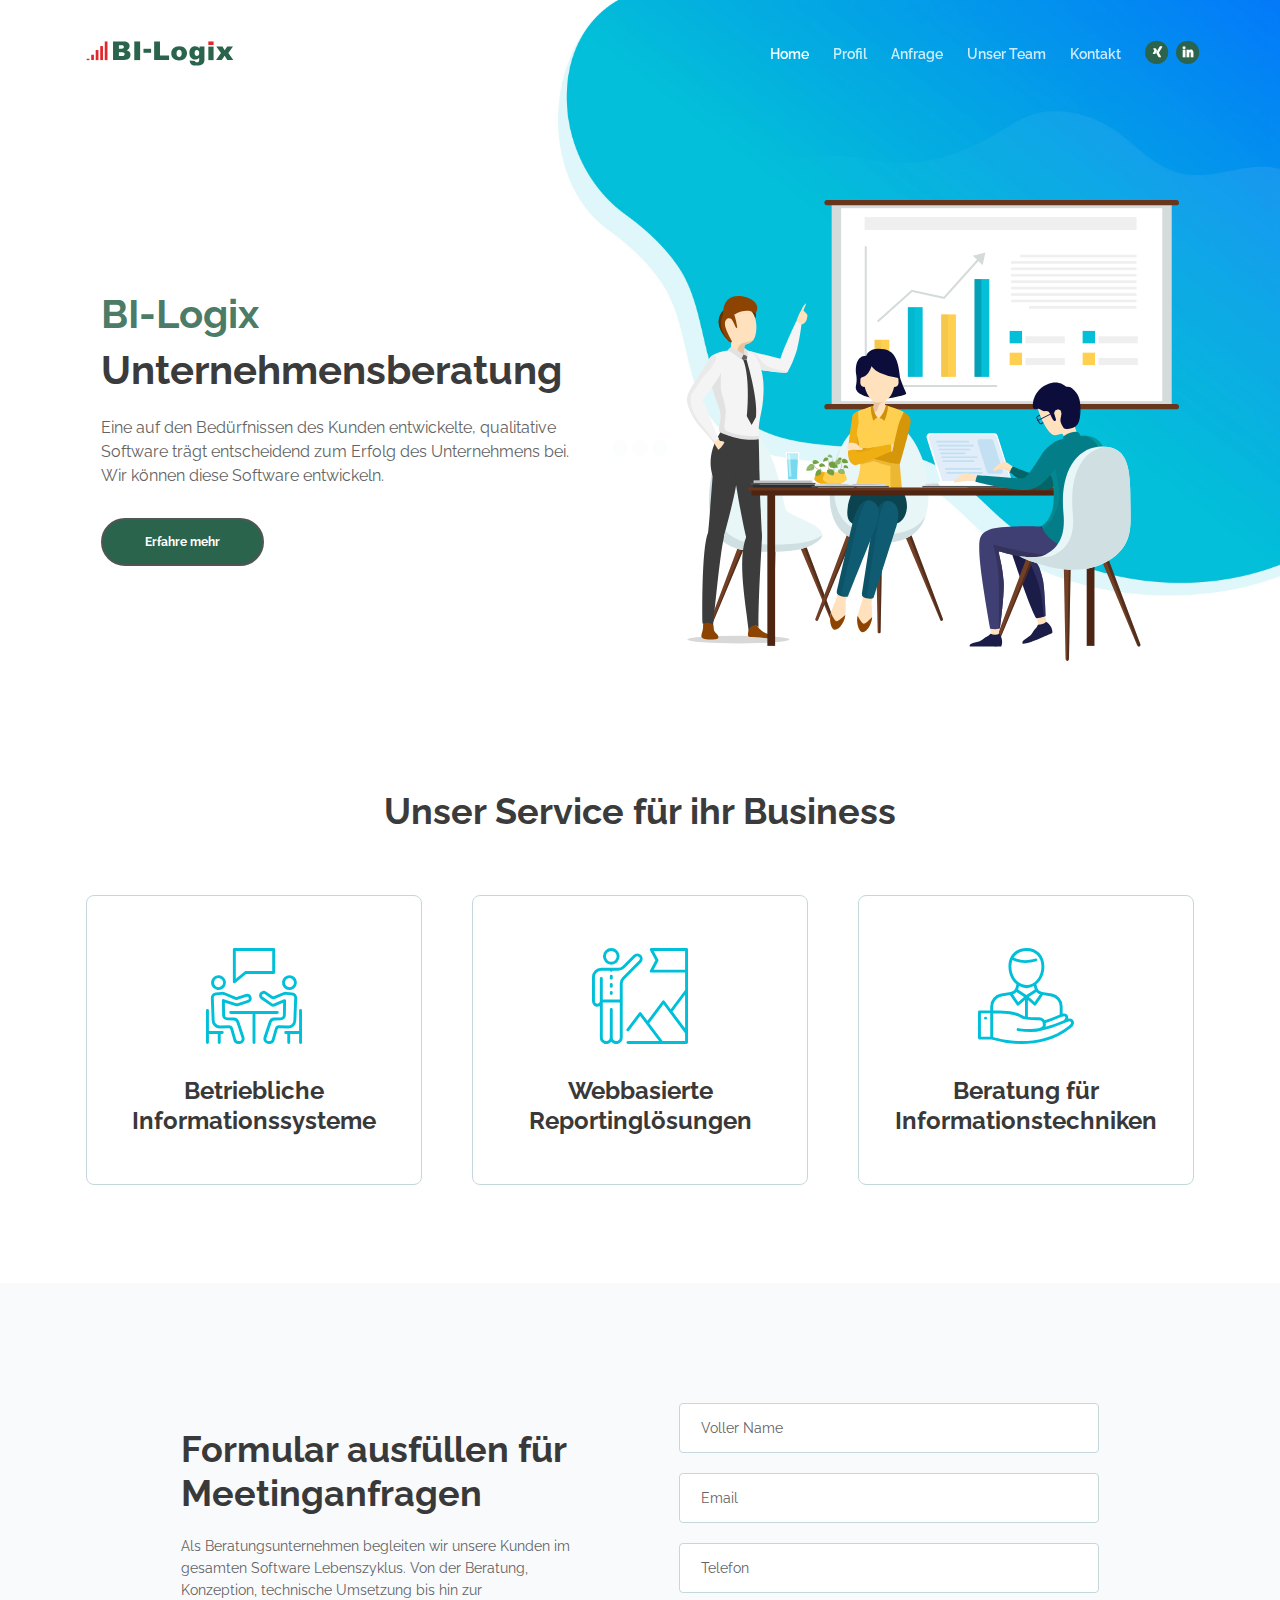
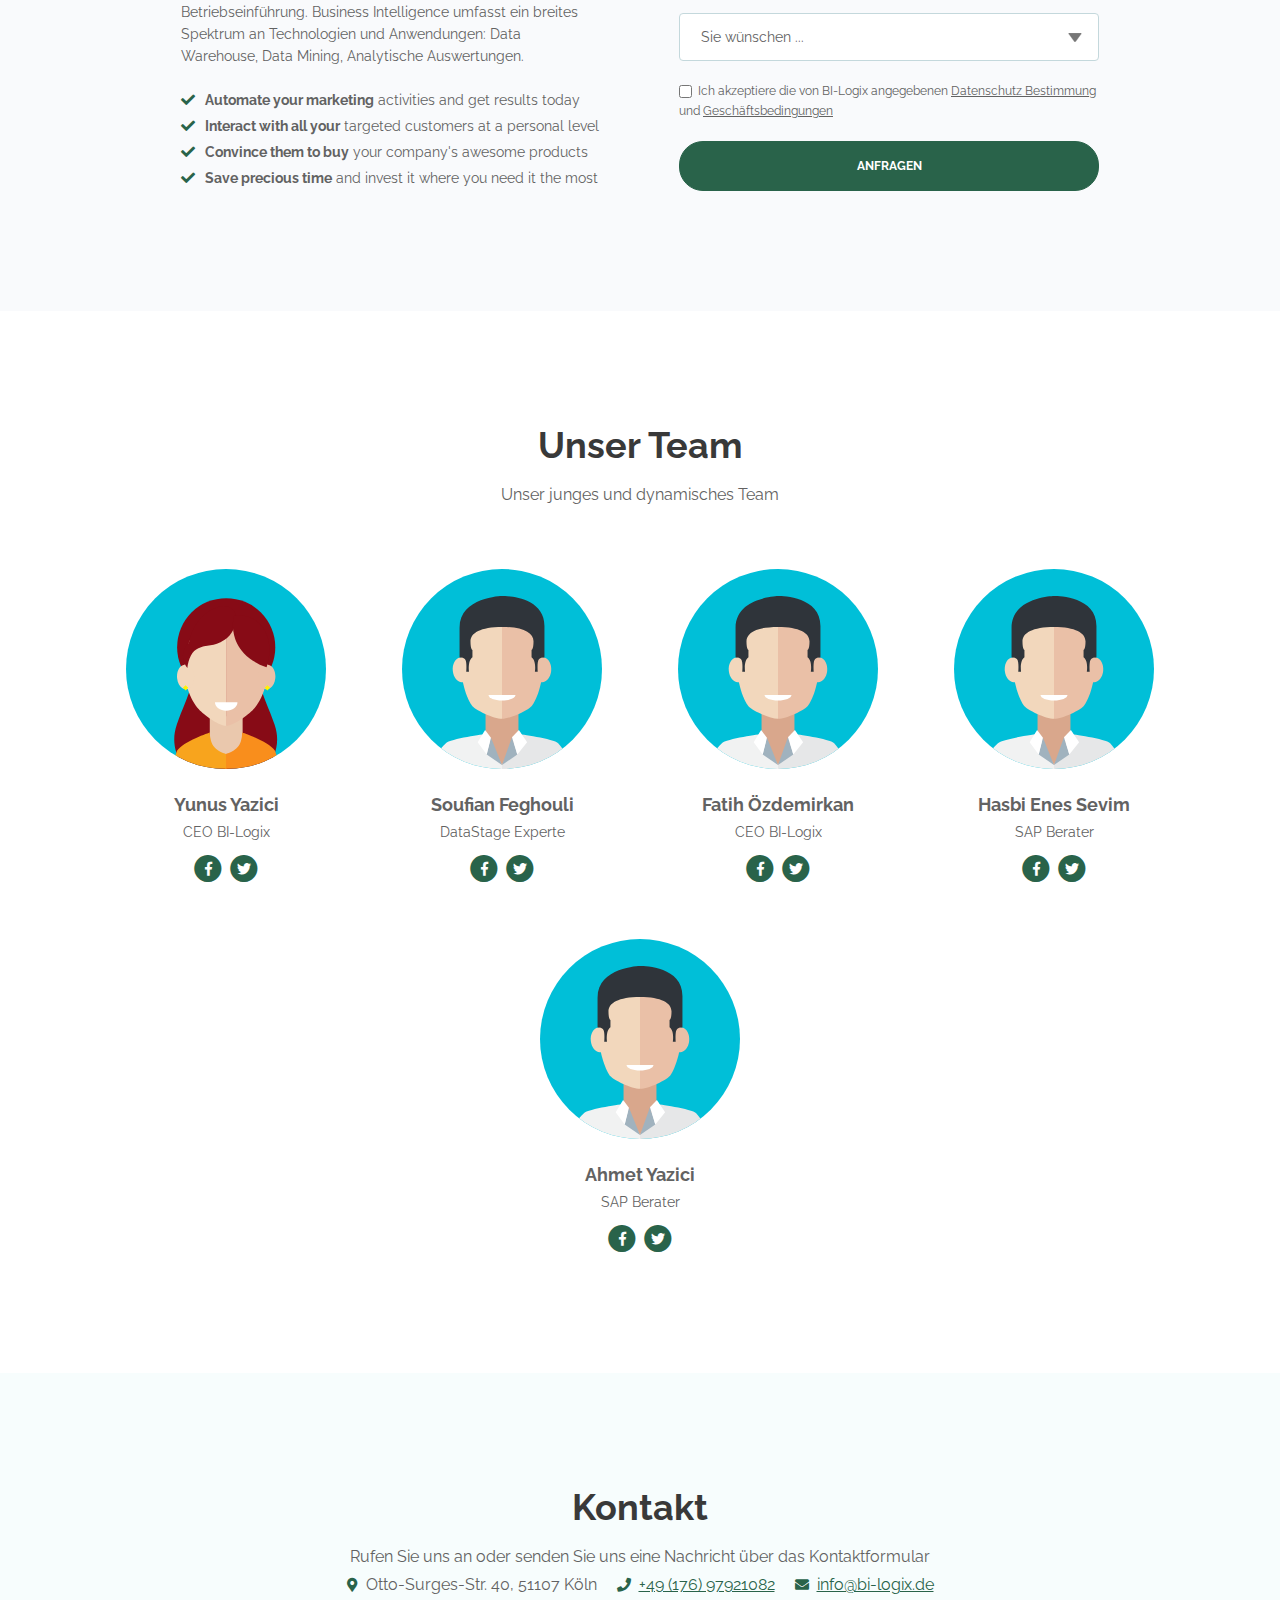
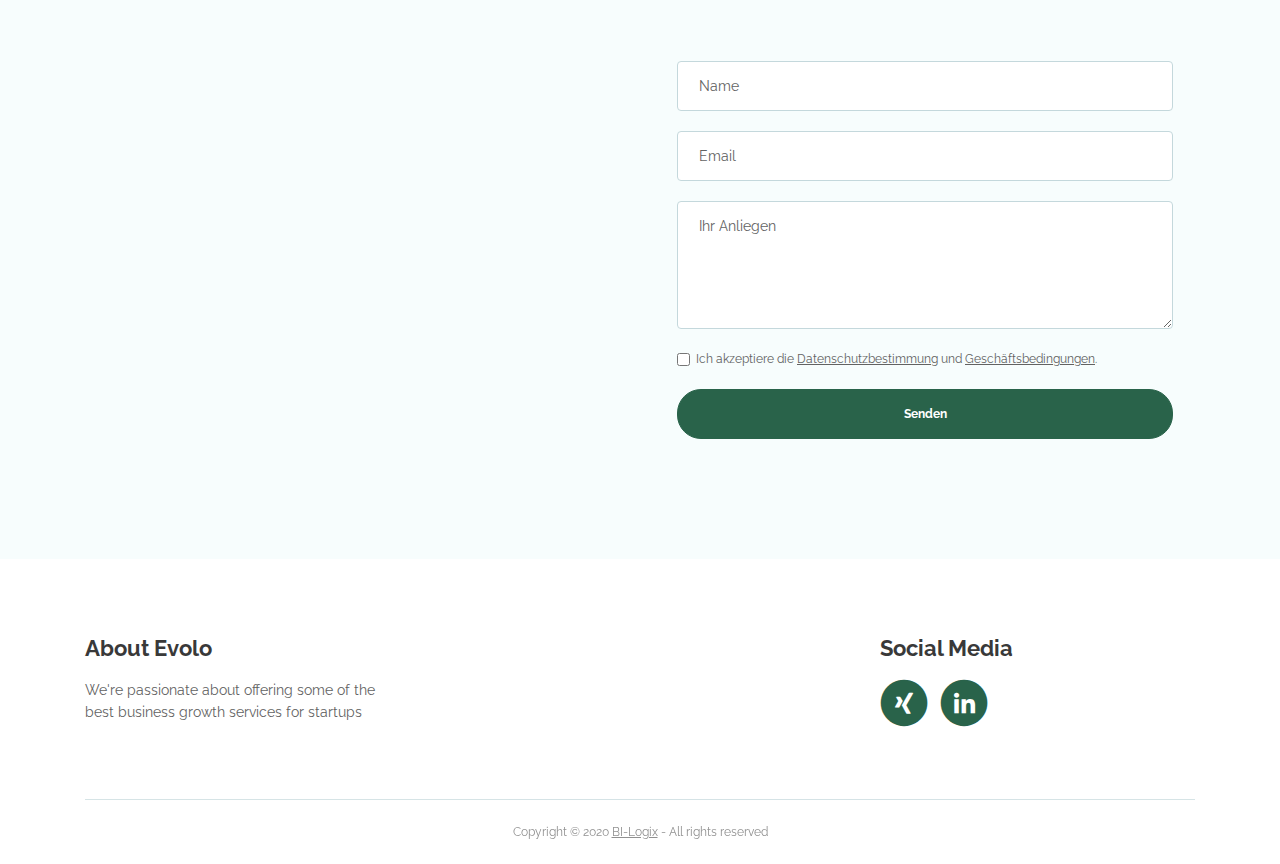
==== commit a849b881: "Update index.html" ====
--- a/index.html
+++ b/index.html
@@ -4,6 +4,17 @@
     <meta charset="utf-8">
     <meta name="viewport" content="width=device-width, initial-scale=1, shrink-to-fit=no">
     
+    <!-- Global site tag (gtag.js) - Google Analytics -->
+    <script async src="https://www.googletagmanager.com/gtag/js?id=UA-156676501-1"></script>
+    <script>
+        window.dataLayer = window.dataLayer || [];
+        function gtag(){dataLayer.push(arguments);}
+        gtag('js', new Date());
+
+        gtag('config', 'UA-156676501-1');
+    </script>
+
+
     <!-- SEO Meta Tags -->
     <meta name="description" content="Create a stylish landing page for your business startup and get leads for the offered services with this HTML landing page template.">
     <meta name="author" content="Inovatik">
@@ -264,30 +275,6 @@
             </div> <!-- end of row -->
             <div class="row">
                 <div class="col-xl-12">
-                    
-                    <!-- Team Member -->
-                    <div class="team-member">
-                        <div class="image-wrapper">
-                            <img class="img-fluid" src="images/team-member-1.svg" alt="alternative">
-                        </div> <!-- end of image-wrapper -->
-                        <p class="p-large"><strong>Yunus Yazici</strong></p>
-                        <p class="job-title">CEO BI-Logix</p>
-                        <span class="social-icons">
-                            <span class="fa-stack">
-                                <a href="#your-link">
-                                    <i class="fas fa-circle fa-stack-2x facebook"></i>
-                                    <i class="fab fa-facebook-f fa-stack-1x"></i>
-                                </a>
-                            </span>
-                            <span class="fa-stack">
-                                <a href="#your-link">
-                                    <i class="fas fa-circle fa-stack-2x twitter"></i>
-                                    <i class="fab fa-twitter fa-stack-1x"></i>
-                                </a>
-                            </span>
-                        </span> <!-- end of social-icons -->
-                    </div> <!-- end of team-member -->
-                    <!-- end of team member -->
 
                      <!-- Team Member -->
                      <div class="team-member">
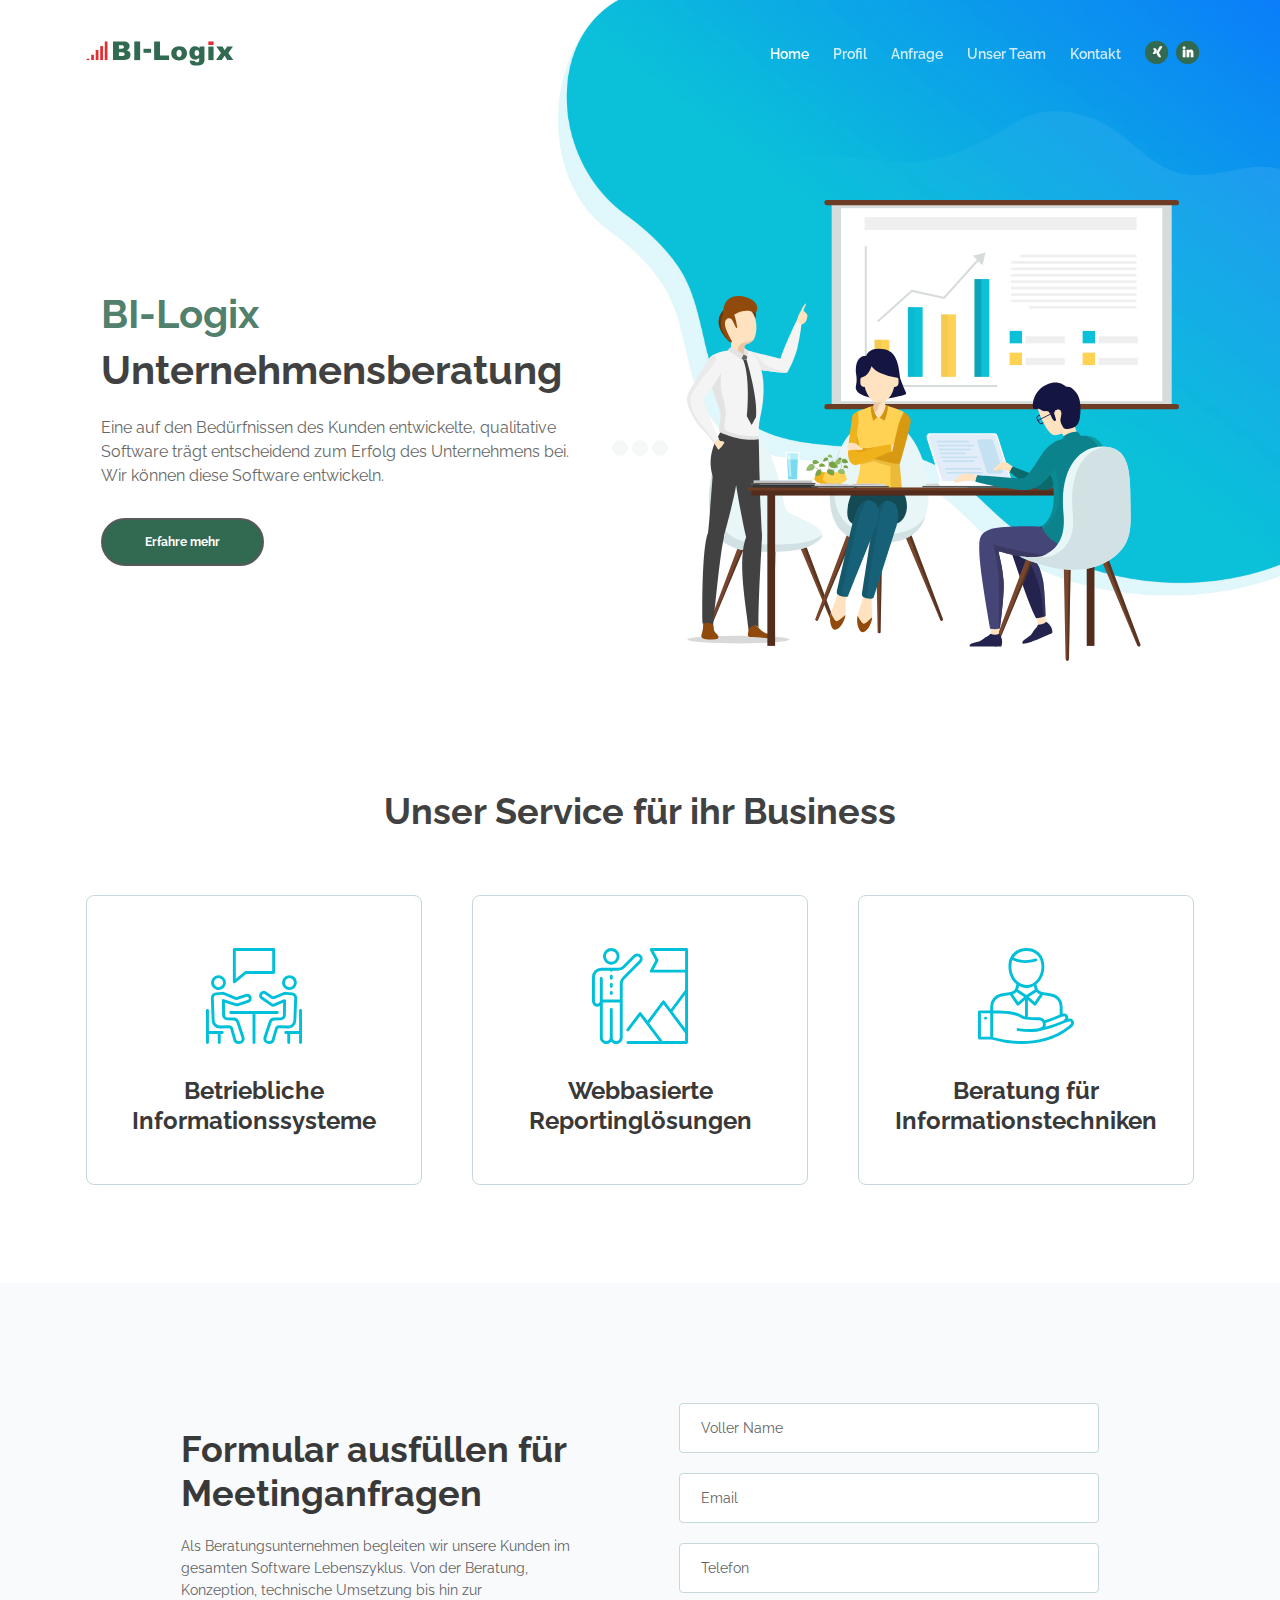
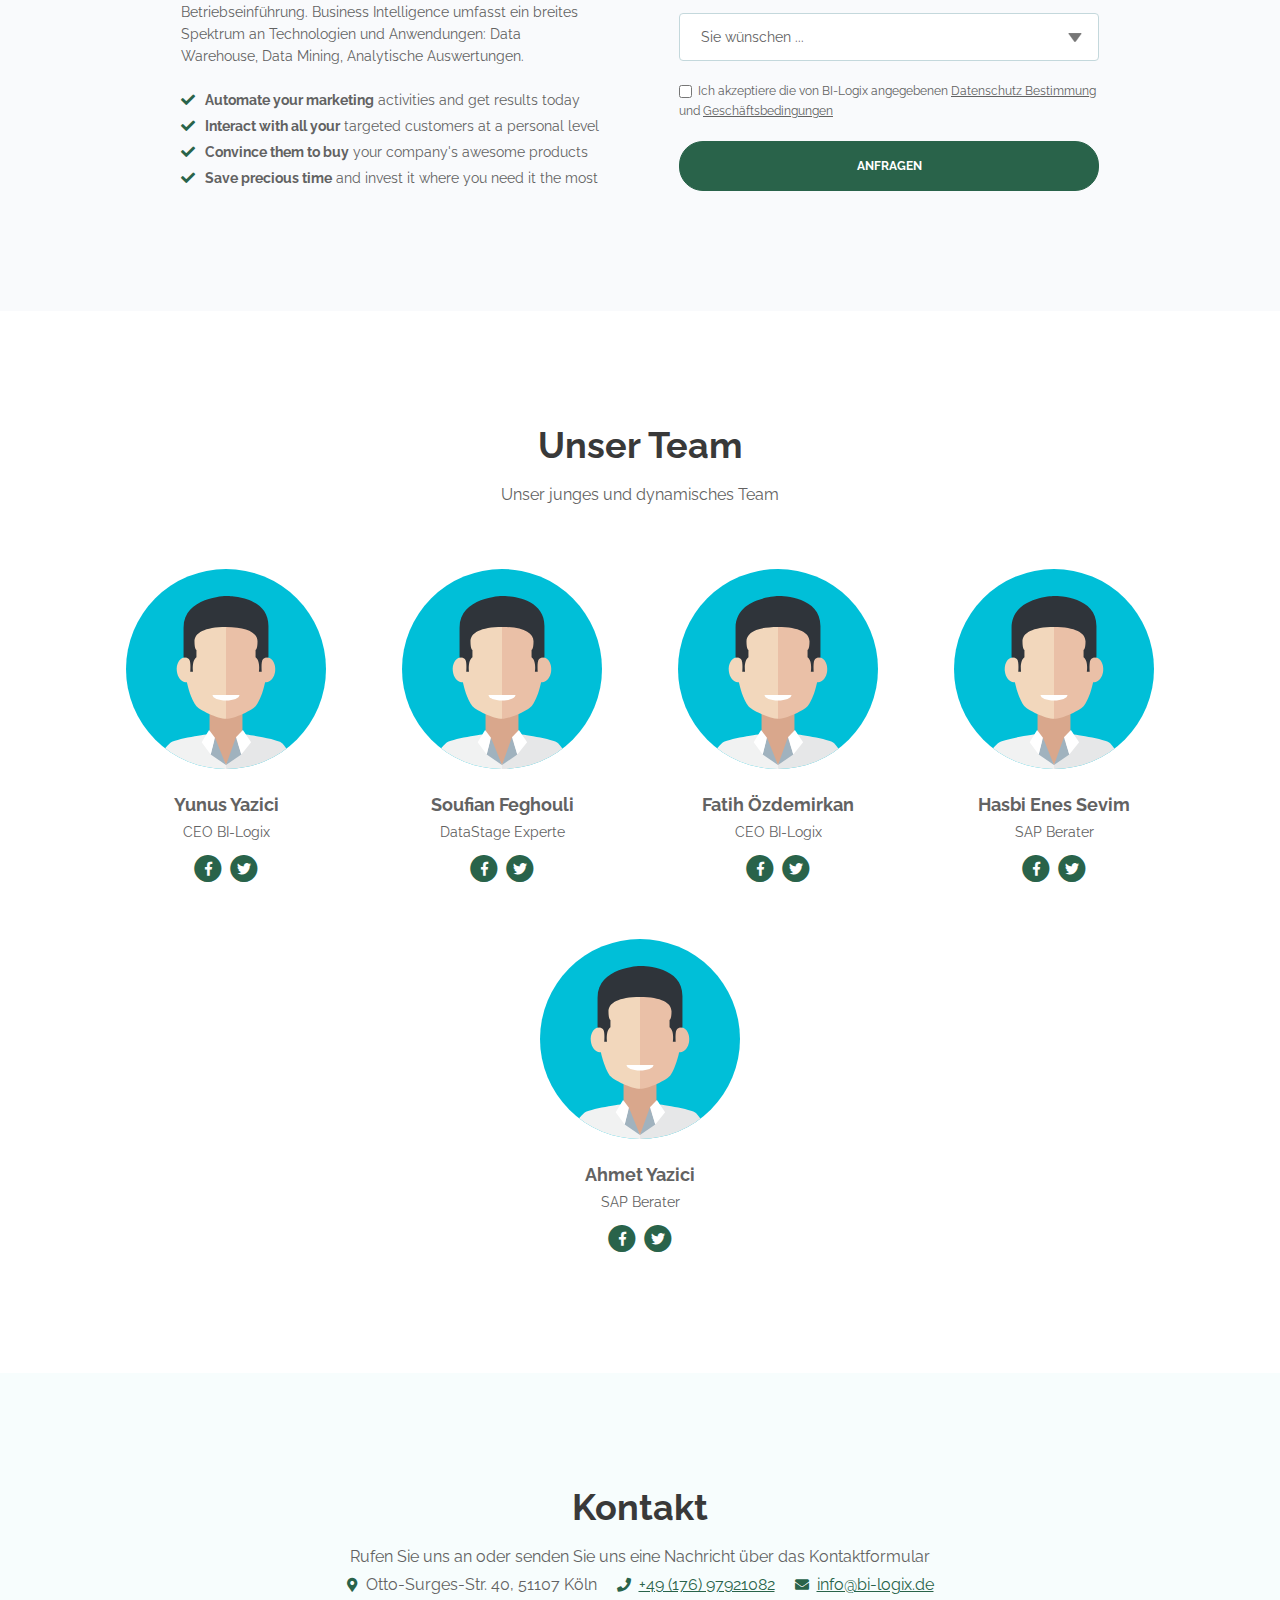
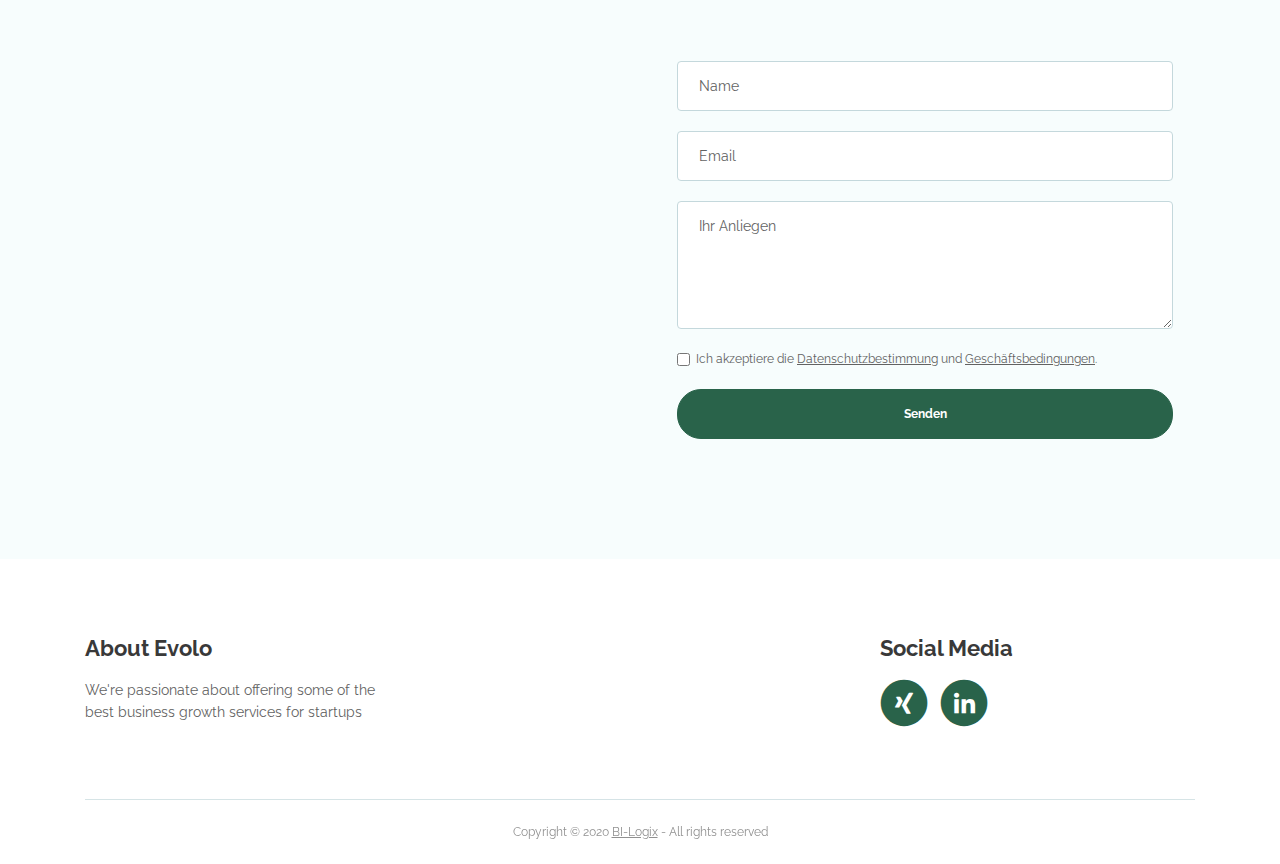
==== commit 7002427c: "teammember svg update" ====
--- a/index.html
+++ b/index.html
@@ -279,7 +279,7 @@
                      <!-- Team Member -->
                      <div class="team-member">
                         <div class="image-wrapper">
-                            <img class="img-fluid" src="images/team-member-1.svg" alt="alternative">
+                            <img class="img-fluid" src="images/team-member-2.svg" alt="alternative">
                         </div> <!-- end of image-wrapper -->
                         <p class="p-large"><strong>Yunus Yazici</strong></p>
                         <p class="job-title">CEO BI-Logix</p>
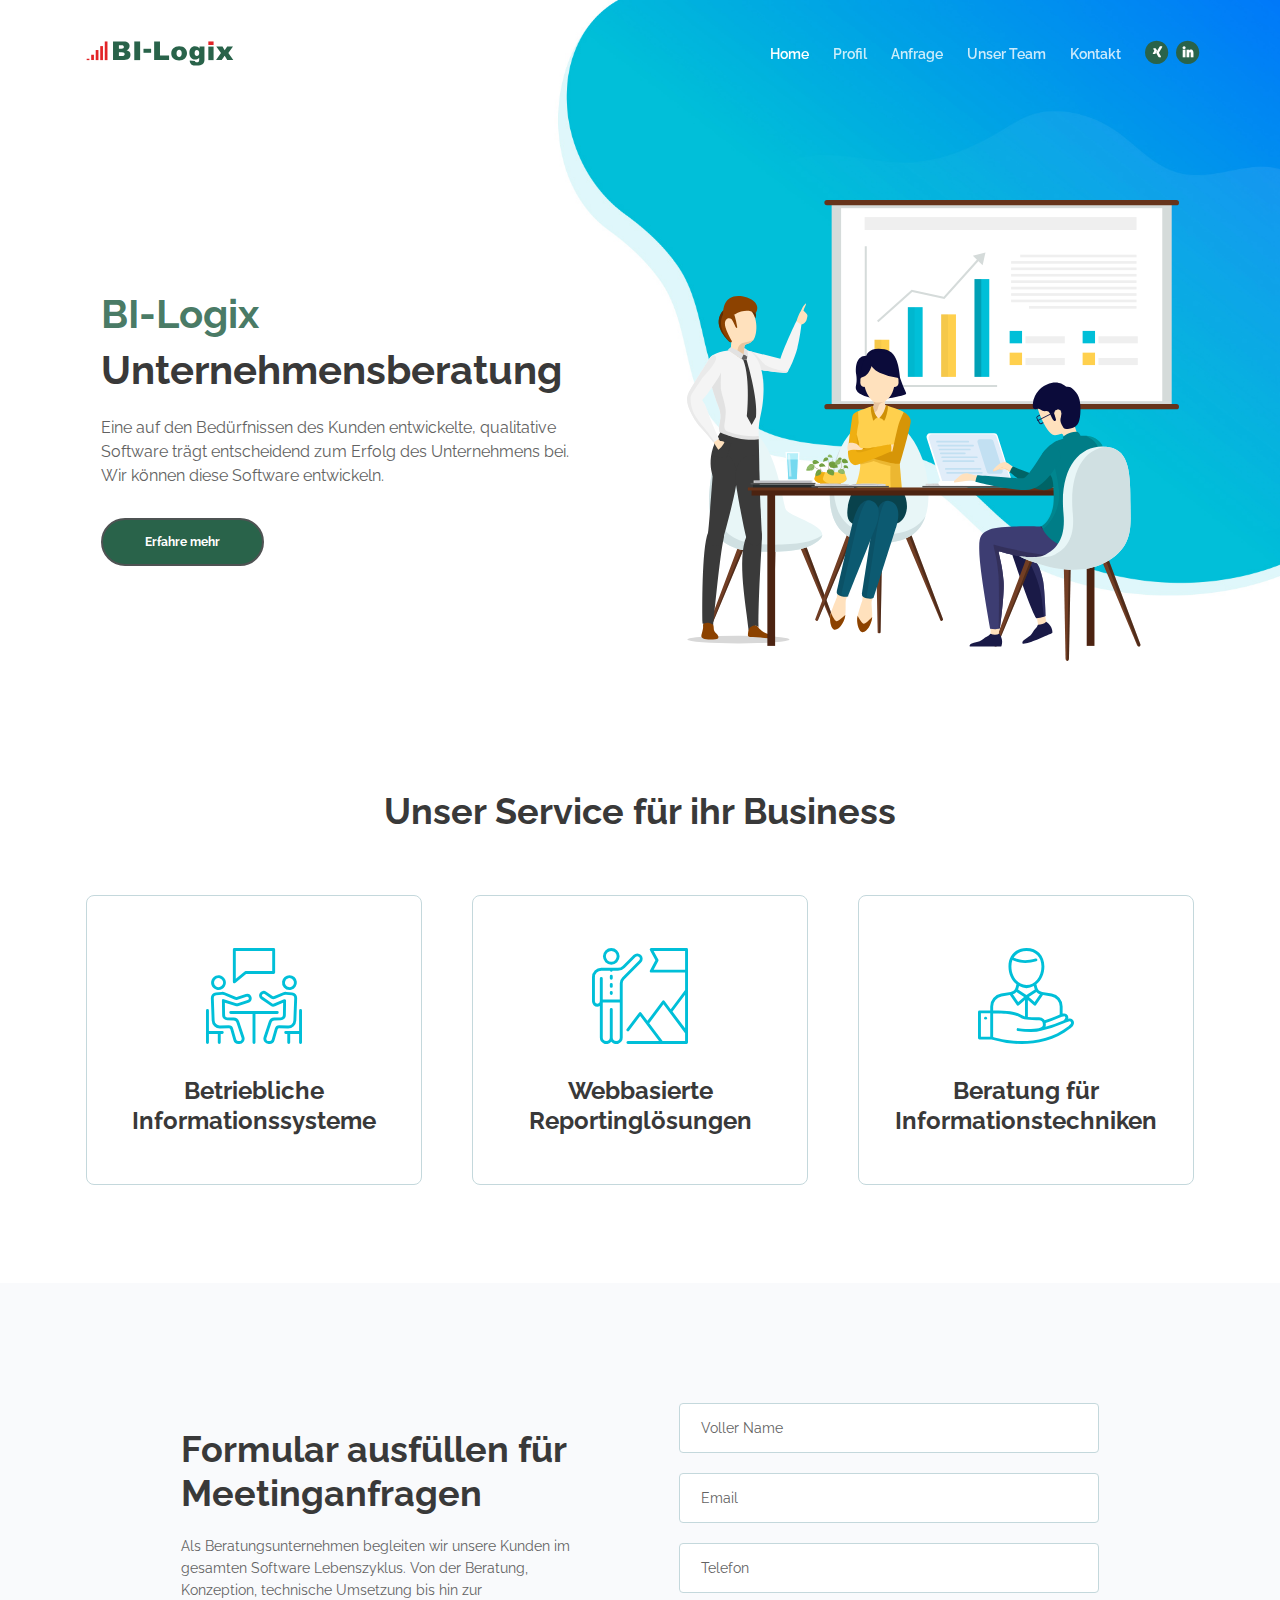
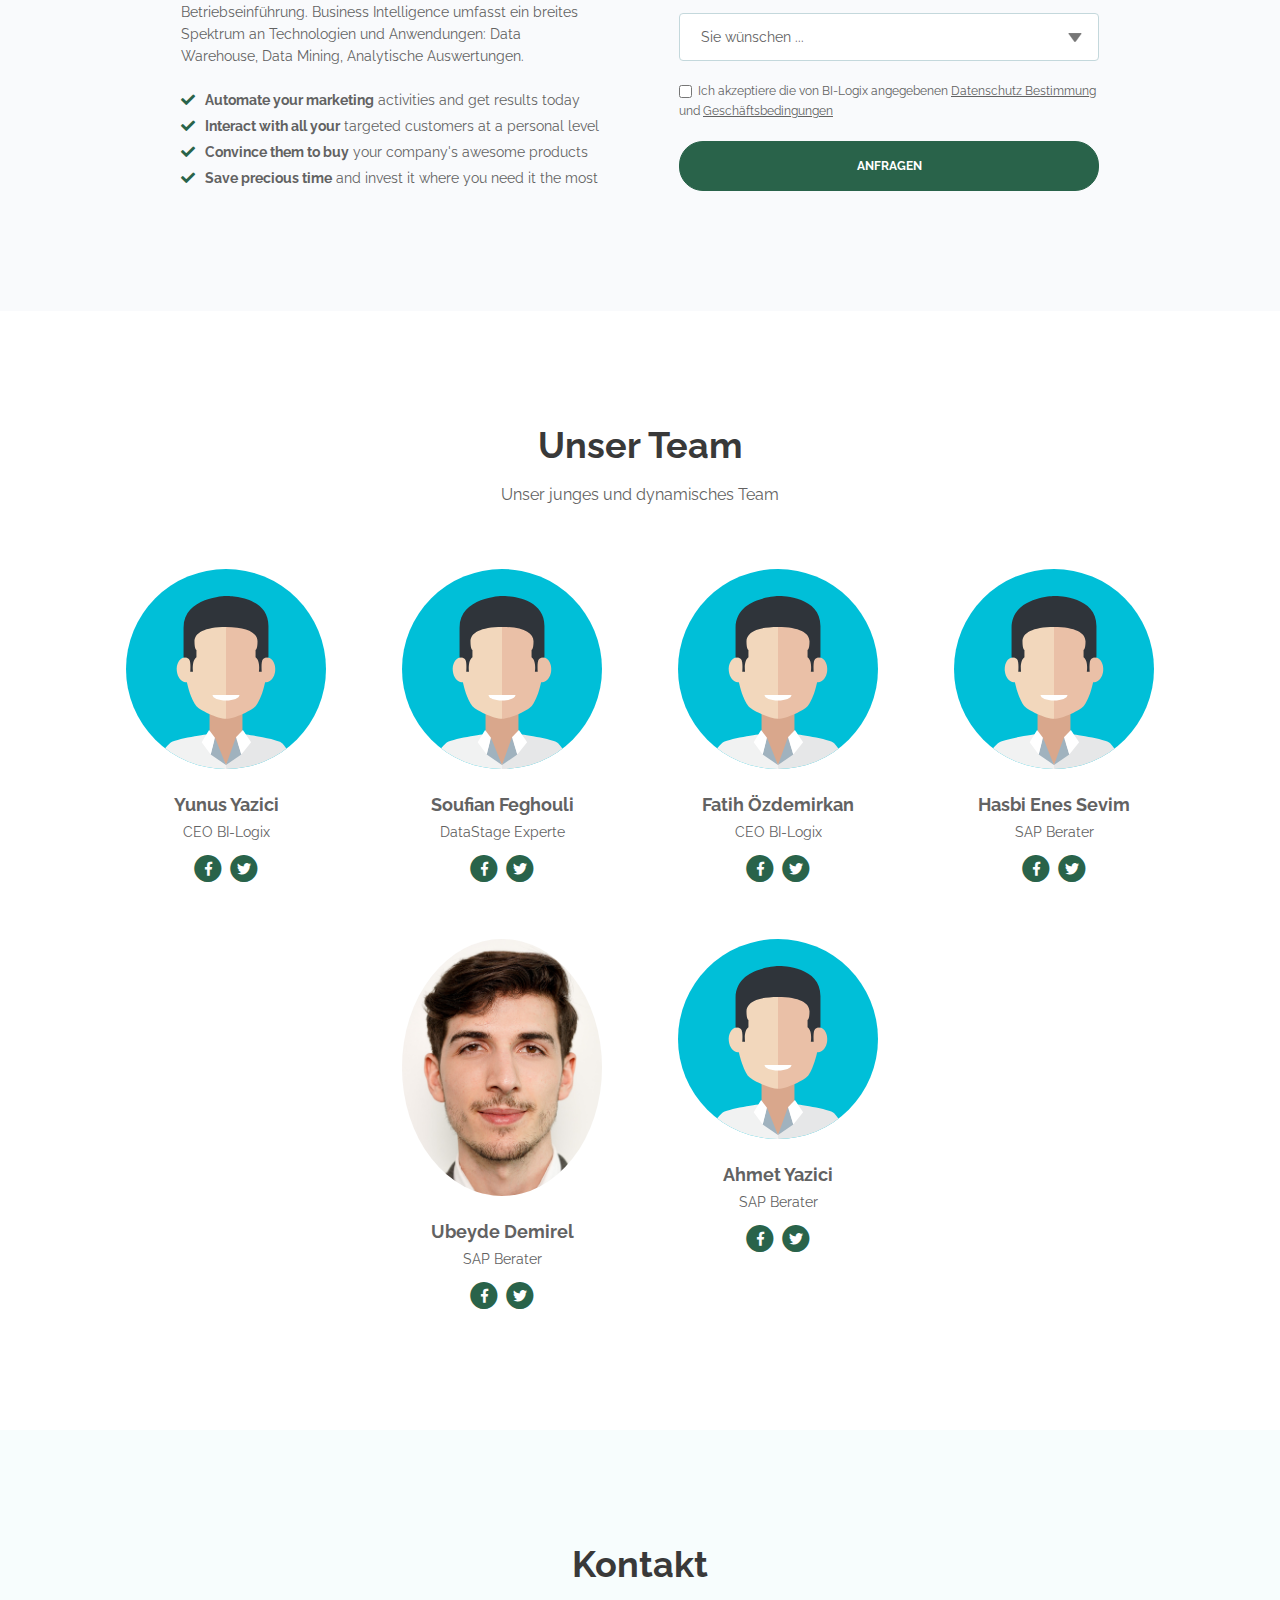
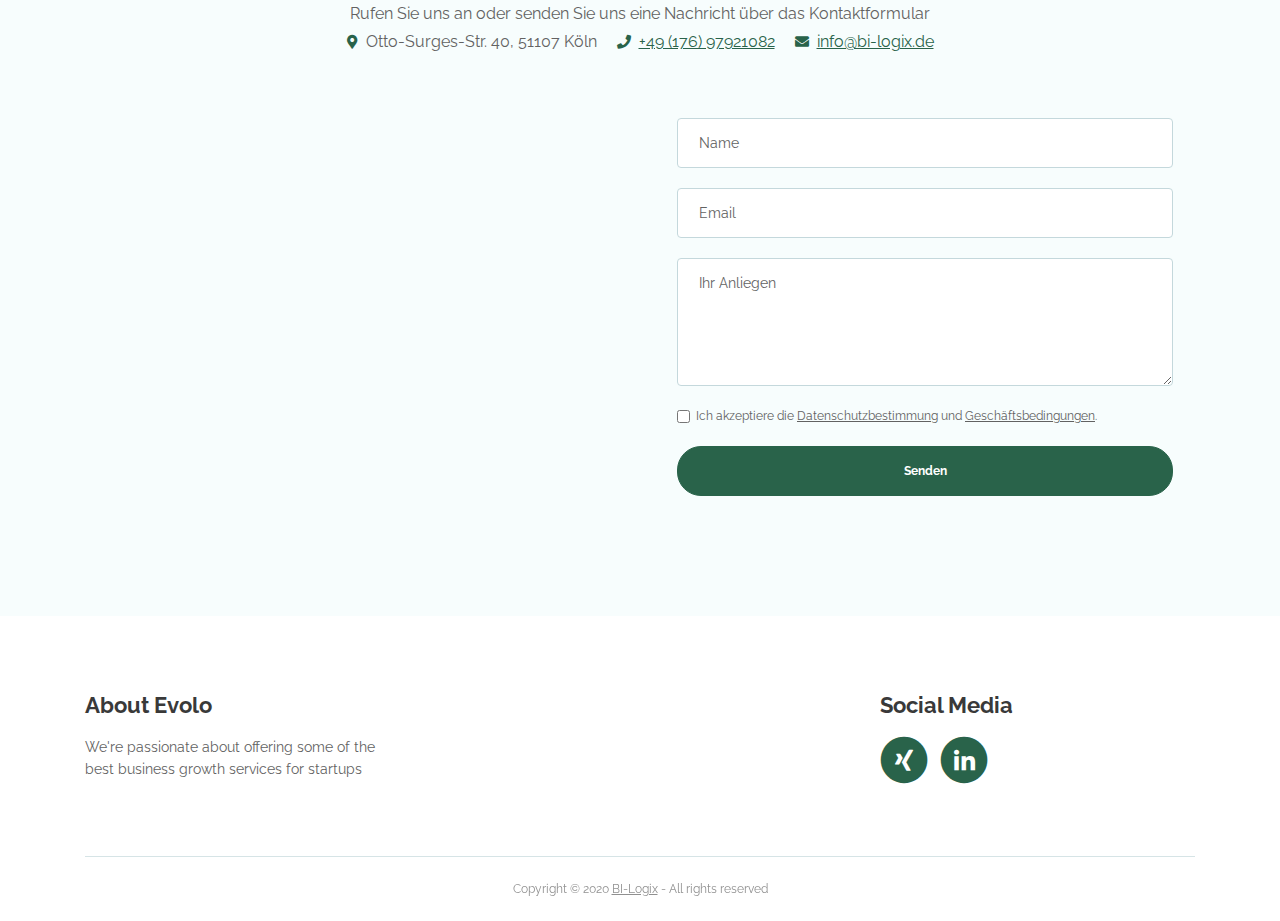
==== commit 06c1da33: "create Teammember ubeyde" ====
--- a/index.html
+++ b/index.html
@@ -375,6 +375,30 @@
                     <!-- Team Member -->
                     <div class="team-member">
                         <div class="image-wrapper">
+                            <img class="img-fluid" src="images/foto_ubi.jpg" alt="alternative">
+                        </div> <!-- end of image wrapper -->
+                        <p class="p-large"><strong>Ubeyde Demirel</strong></p>
+                        <p class="job-title">SAP Berater</p>
+                        <span class="social-icons">
+                            <span class="fa-stack">
+                                <a href="#your-link">
+                                    <i class="fas fa-circle fa-stack-2x facebook"></i>
+                                    <i class="fab fa-facebook-f fa-stack-1x"></i>
+                                </a>
+                            </span>
+                            <span class="fa-stack">
+                                <a href="#your-link">
+                                    <i class="fas fa-circle fa-stack-2x twitter"></i>
+                                    <i class="fab fa-twitter fa-stack-1x"></i>
+                                </a>
+                            </span>
+                        </span> <!-- end of social-icons -->
+                    </div> <!-- end of team-member -->
+                    <!-- end of team member -->
+
+                    <!-- Team Member -->
+                    <div class="team-member">
+                        <div class="image-wrapper">
                             <img class="img-fluid" src="images/team-member-2.svg" alt="alternative">
                         </div> <!-- end of image wrapper -->
                         <p class="p-large"><strong>Ahmet Yazici</strong></p>
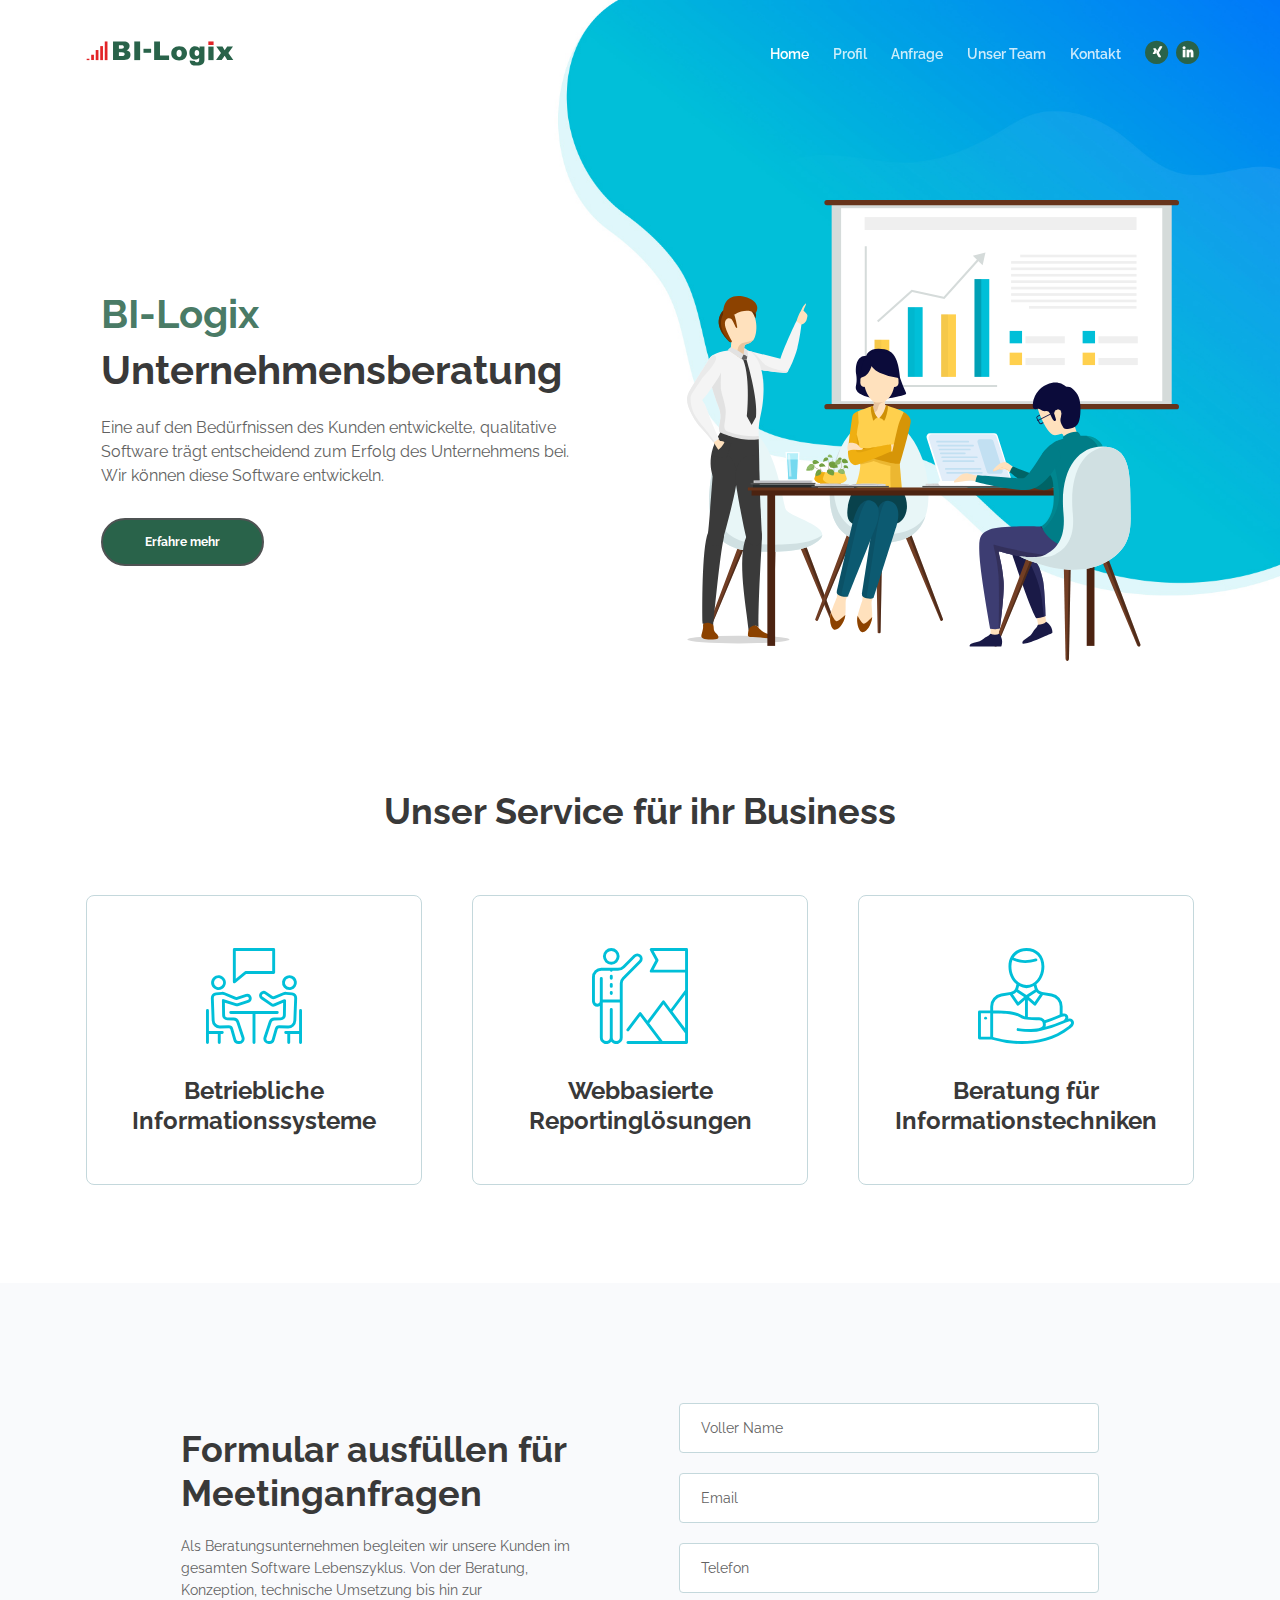
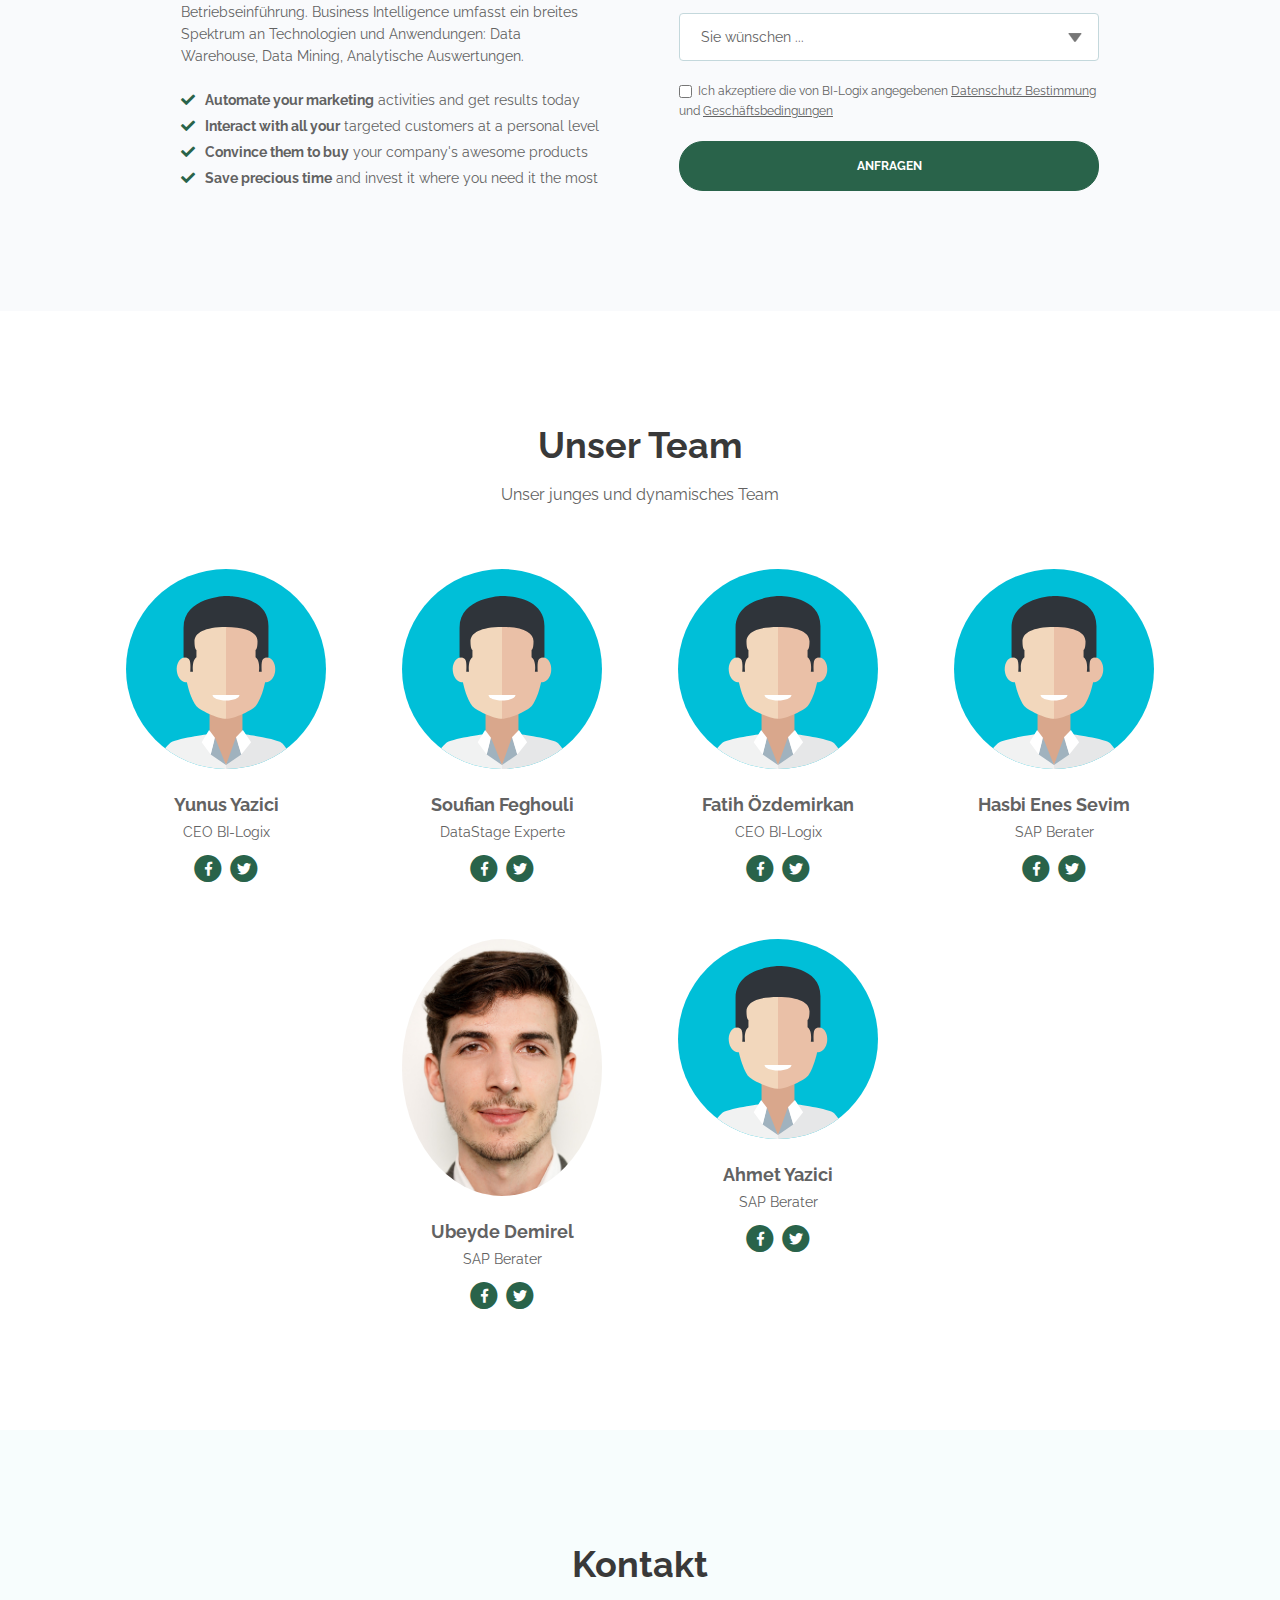
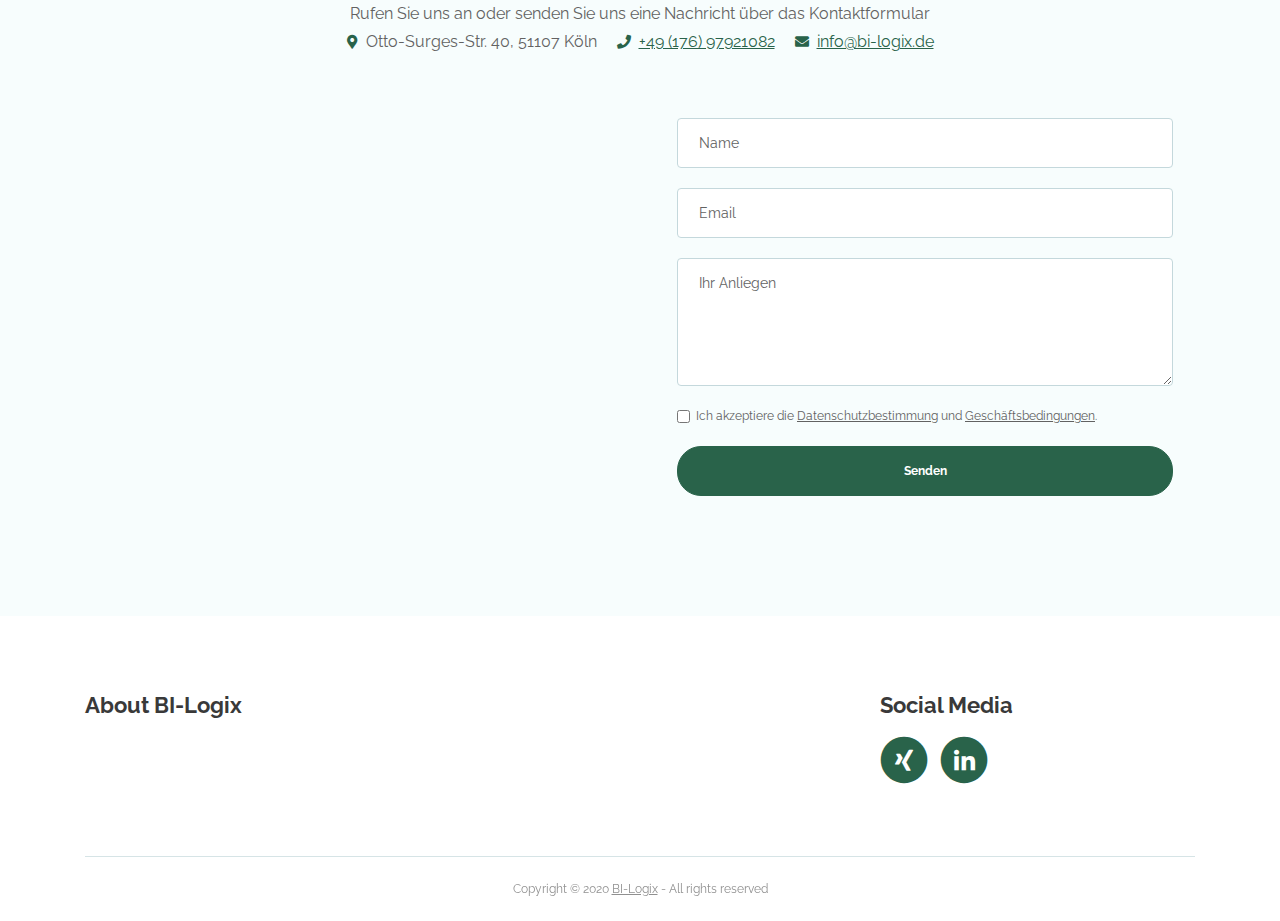
==== commit 5b70be88: "update About" ====
--- a/index.html
+++ b/index.html
@@ -491,8 +491,8 @@
             <div class="row">
                 <div class="col-md-4">
                     <div class="footer-col">
-                        <h4>About Evolo</h4>
-                        <p>We're passionate about offering some of the best business growth services for startups</p>
+                        <h4>About BI-Logix</h4>
+                        <p></p>
                     </div>
                 </div> <!-- end of col -->
                 <div class="col-md-4">
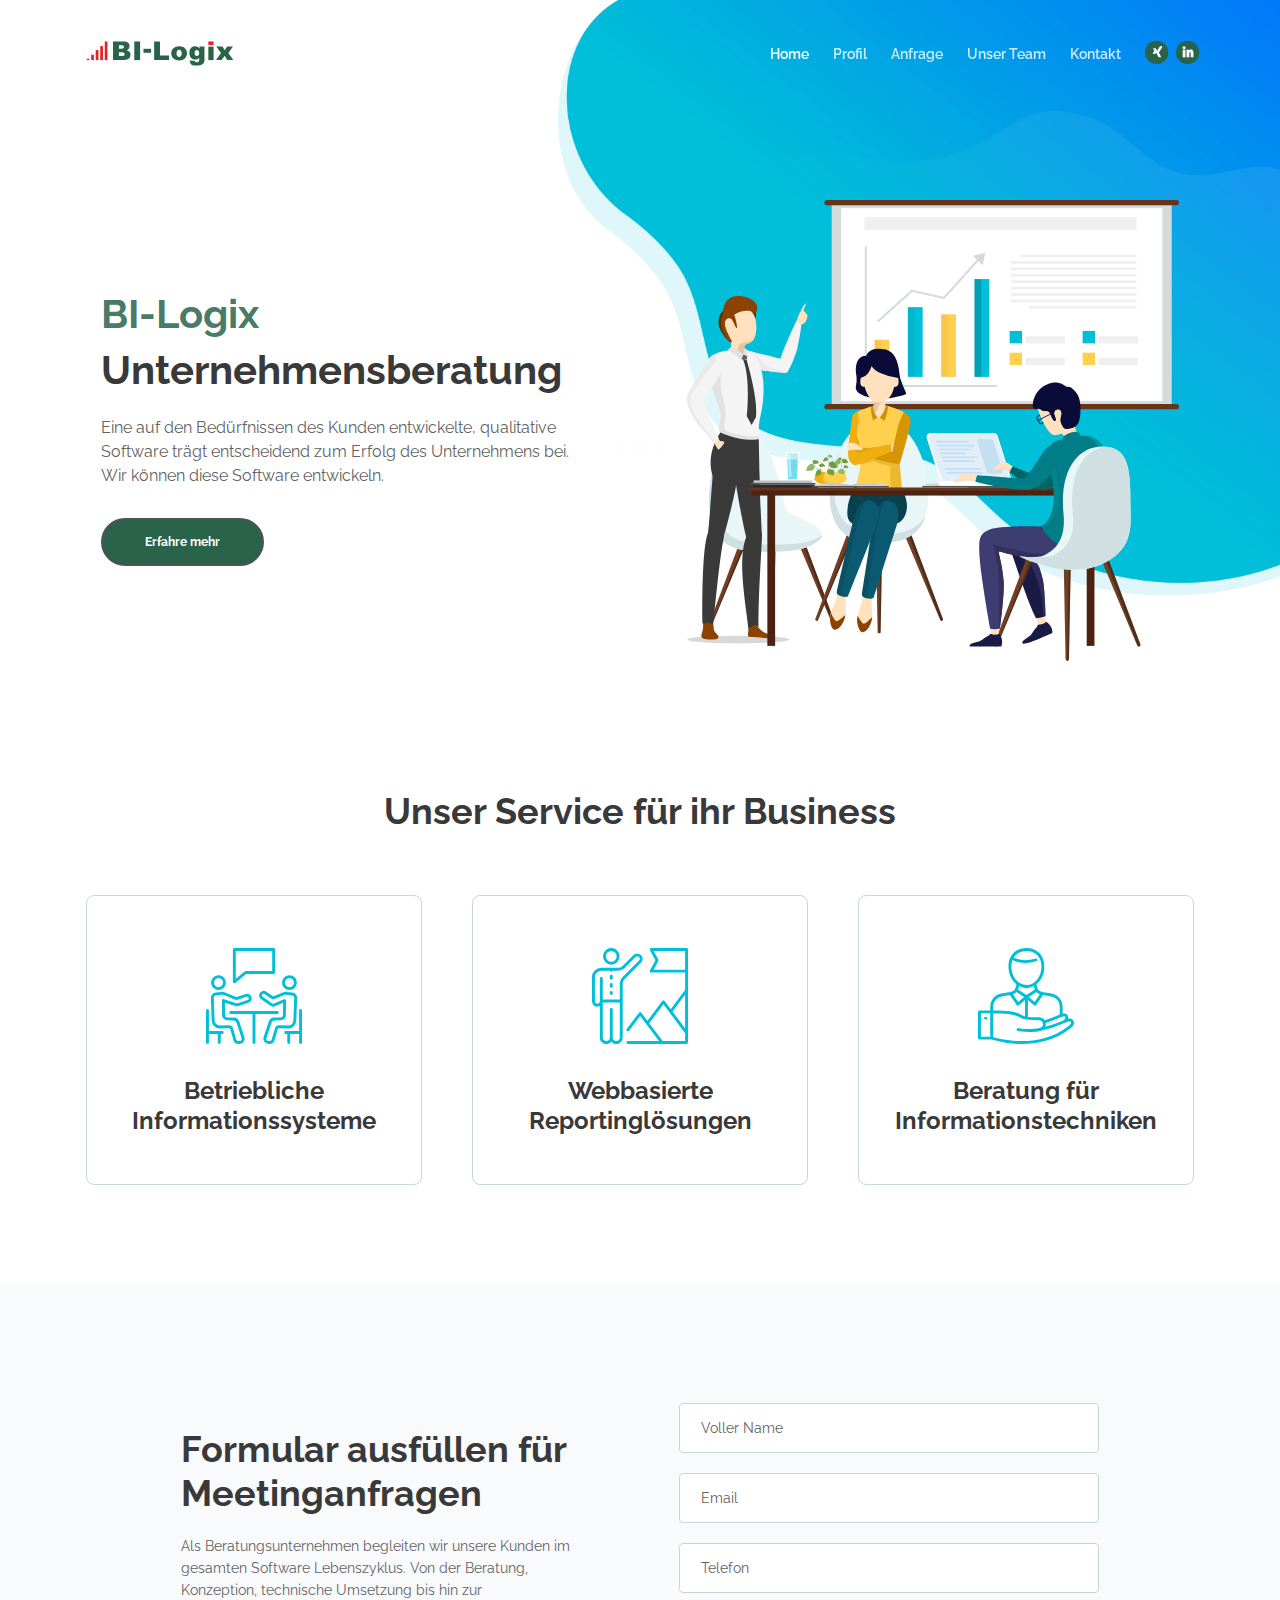
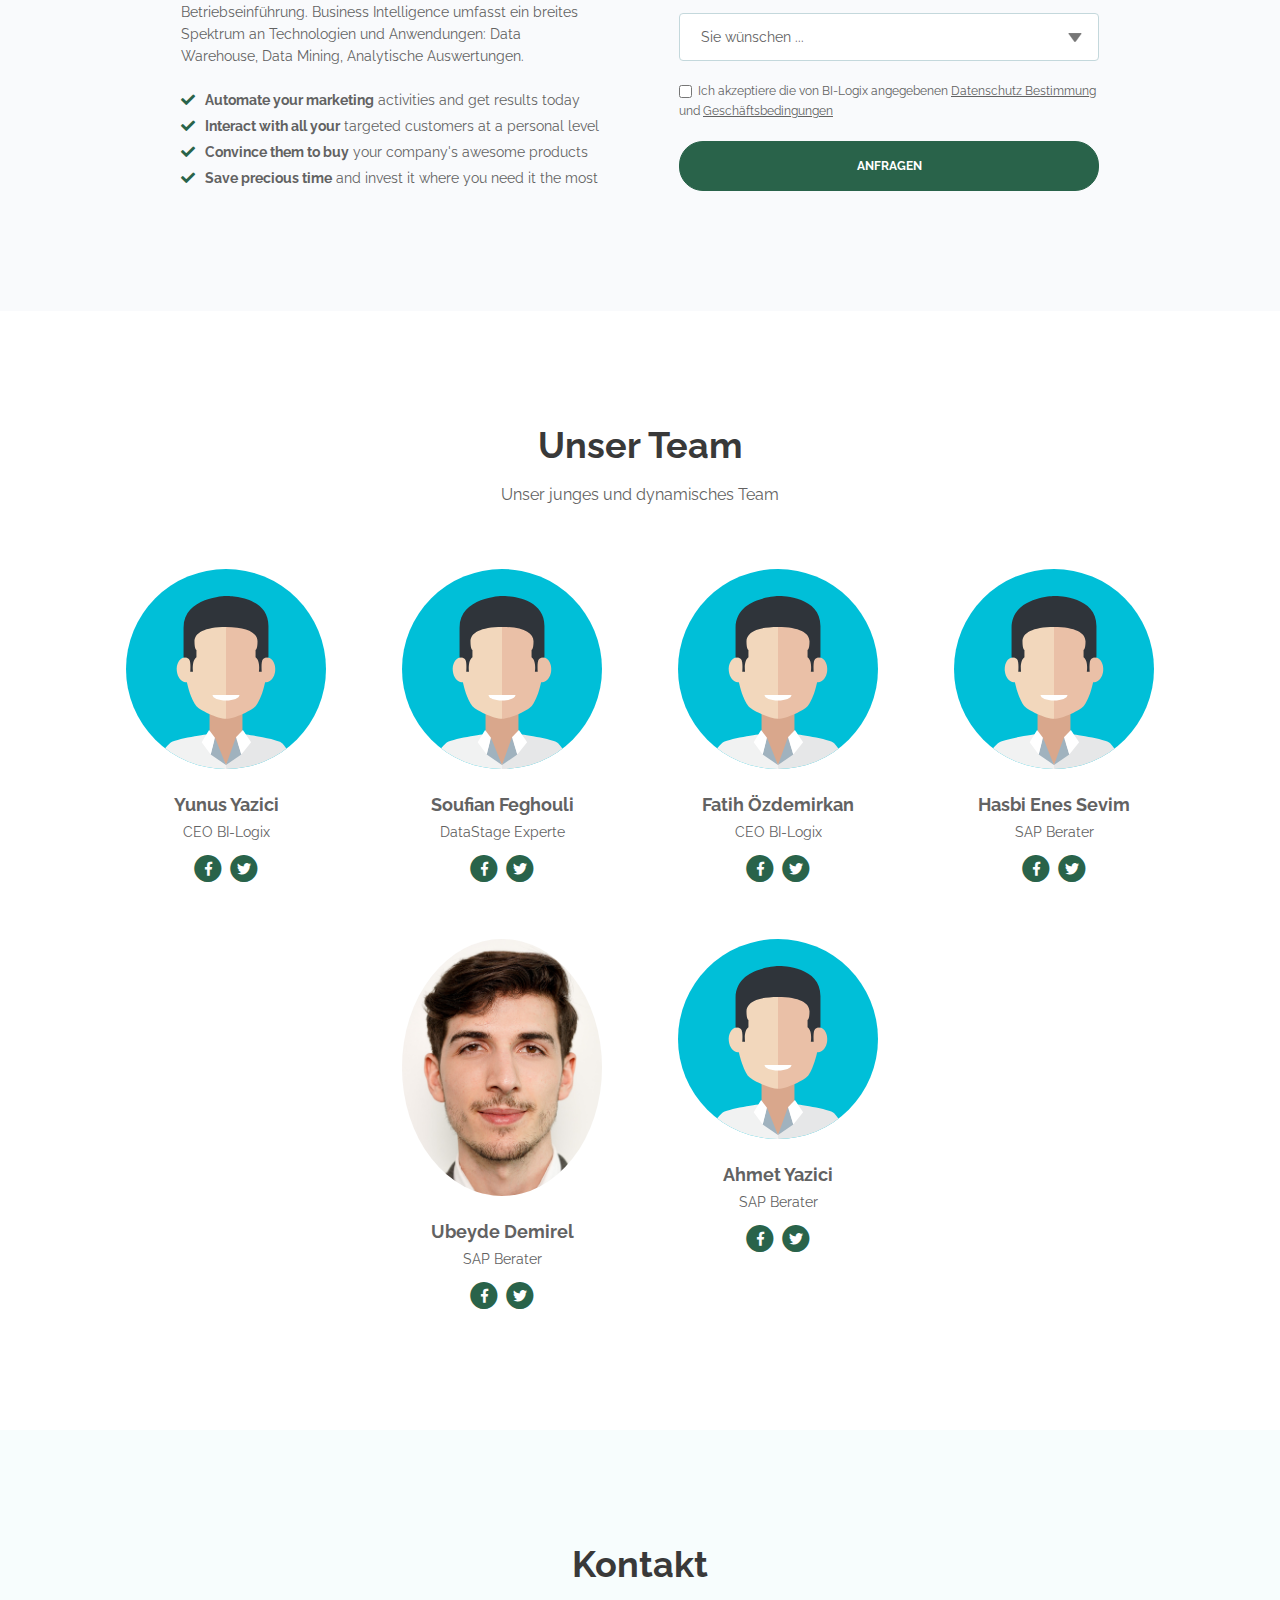
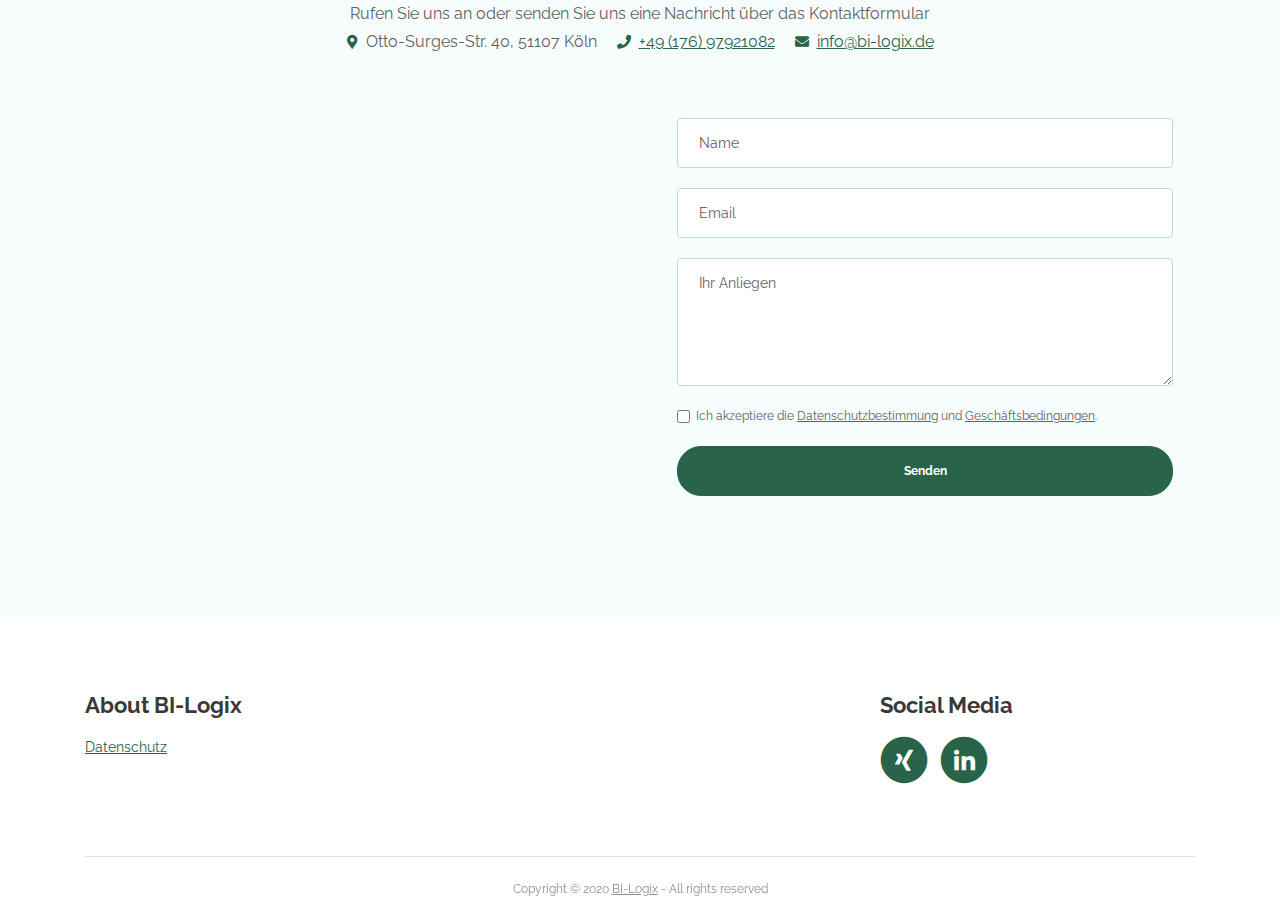
==== commit 137086e9: "Footer add Privacy Policy" ====
--- a/index.html
+++ b/index.html
@@ -245,7 +245,7 @@
                                 <div class="help-block with-errors"></div>
                             </div>
                             <div class="form-group checkbox">
-                                <input type="checkbox" id="rterms" value="Agreed-to-Terms" name="rterms" required>Ich akzeptiere die von BI-Logix angegebenen <a href="privacy-policy.html">Datenschutz Bestimmung</a> und <a href="terms-conditions.html">Geschäftsbedingungen</a>
+                                <input type="checkbox" id="rterms" value="Agreed-to-Terms" name="rterms" required>Ich akzeptiere die von BI-Logix angegebenen <a href="datenschutz.html">Datenschutz Bestimmung</a> und <a href="terms-conditions.html">Geschäftsbedingungen</a>
                                 <div class="help-block with-errors"></div>
                             </div>
                             <div class="form-group">
@@ -466,7 +466,7 @@
                             <div class="help-block with-errors"></div>
                         </div>
                         <div class="form-group checkbox">
-                            <input type="checkbox" id="cterms" value="Agreed-to-Terms" required>Ich akzeptiere die <a href="privacy-policy.html">Datenschutzbestimmung</a> und <a href="terms-conditions.html">Geschäftsbedingungen</a>. 
+                            <input type="checkbox" id="cterms" value="Agreed-to-Terms" required>Ich akzeptiere die <a href="datenschutz.html">Datenschutzbestimmung</a> und <a href="terms-conditions.html">Geschäftsbedingungen</a>. 
                             <div class="help-block with-errors"></div>
                         </div>
                         <div class="form-group">
@@ -492,6 +492,7 @@
                 <div class="col-md-4">
                     <div class="footer-col">
                         <h4>About BI-Logix</h4>
+                        <a class="turquoise" href="datenschutz.html">Datenschutz</a>
                         <p></p>
                     </div>
                 </div> <!-- end of col -->
